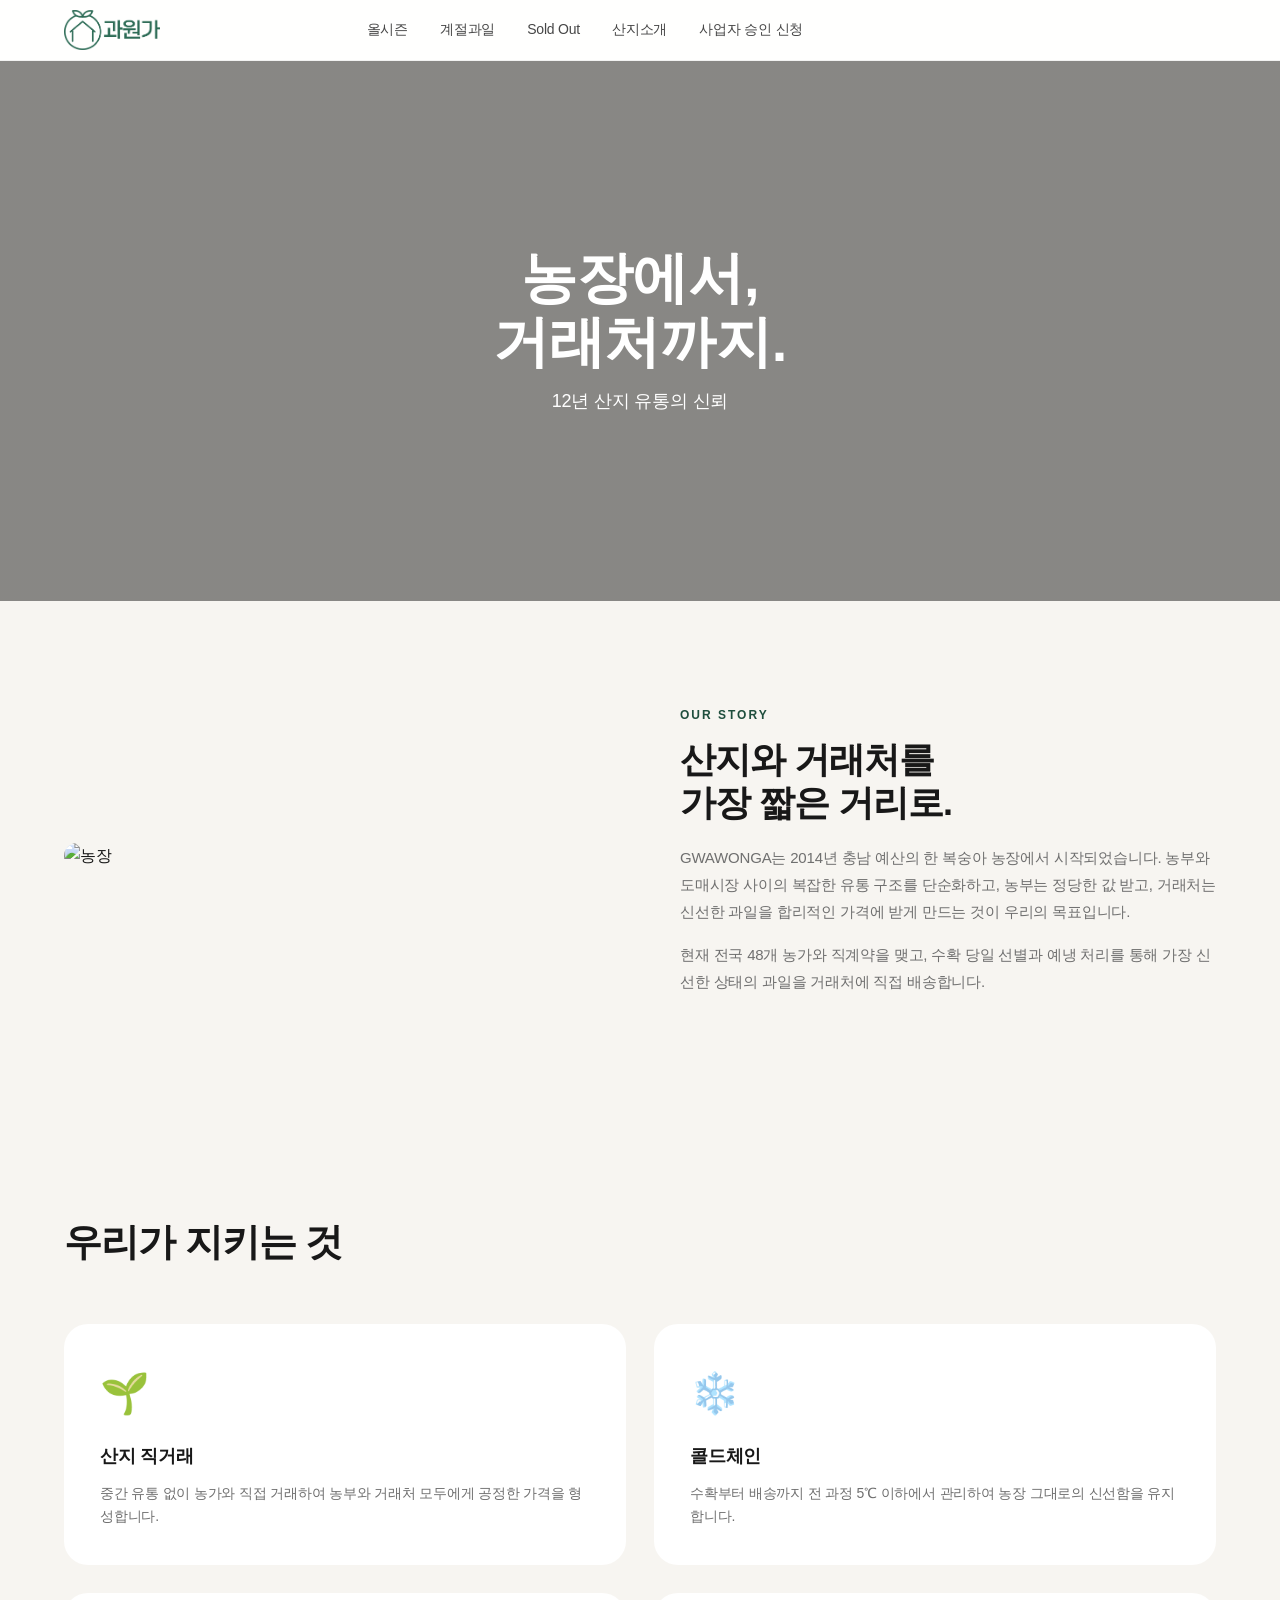
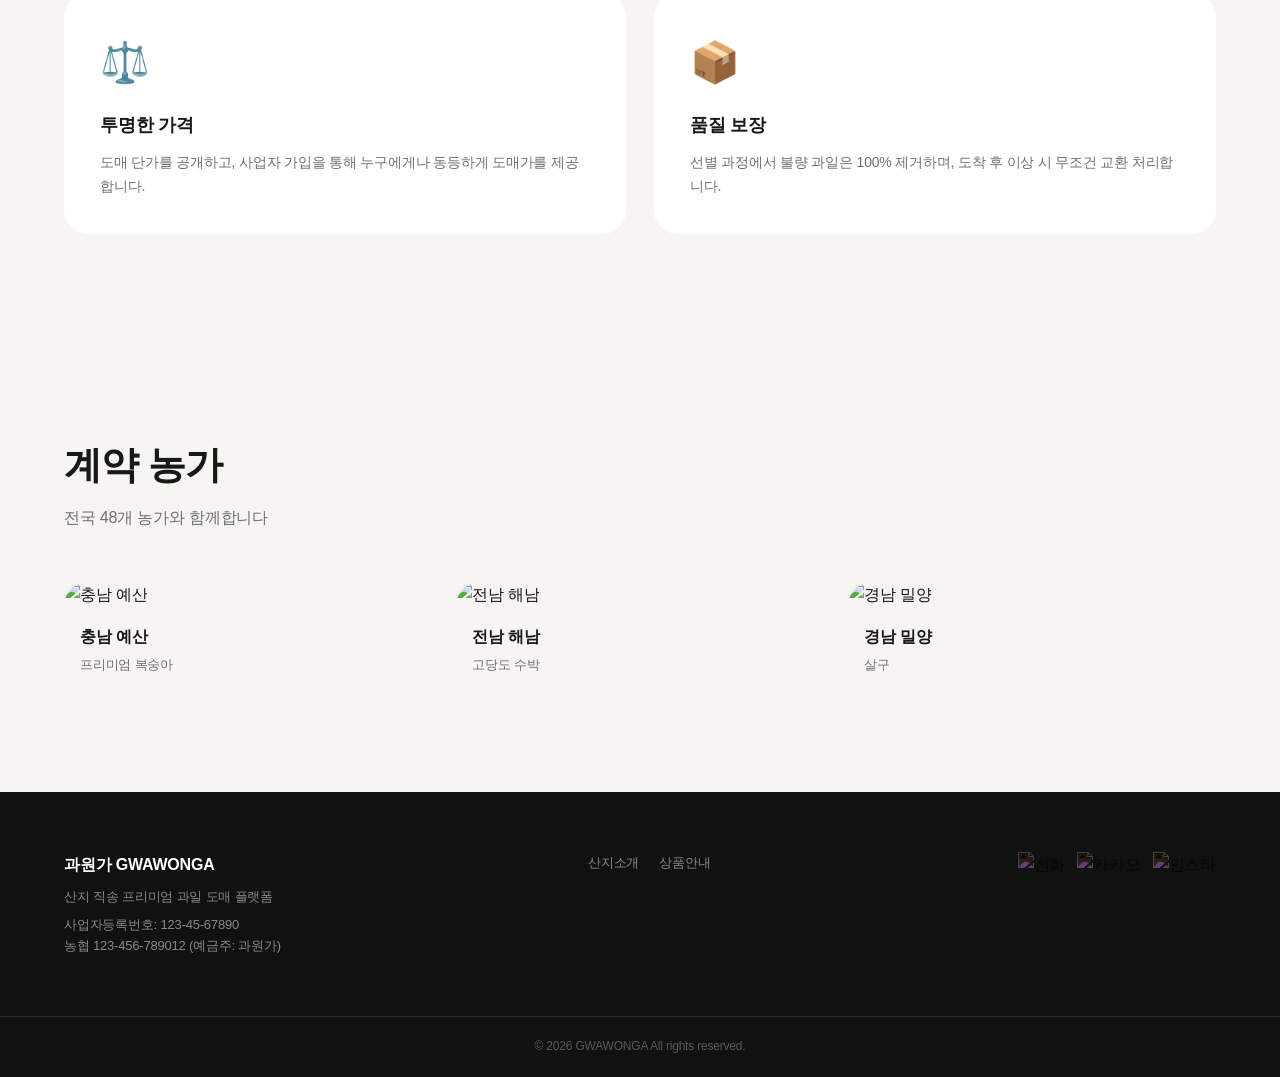
==== about.html @ 7904aa94 "Initial commit - HTML website" ====
<!DOCTYPE html>
<html lang="ko">
<head>
<meta charset="UTF-8">
<meta name="viewport" content="width=device-width, initial-scale=1.0">
<title>산지 소개 | GWAWONGA</title>
<link rel="stylesheet" href="css/style.css">
</head>
<body>

<header class="header">
  <div class="container nav-inner">

   <a href="index.html" class="logo">
  <img src="assets/images/logo.png" alt="과원가 로고">
</a>

    <nav class="nav-links">
      <a href="products.html">올시즌</a>
      <a href="products.html?tab=season">계절과일</a>
      <a href="products.html?tab=soldout">Sold Out</a>
      <a href="about.html">산지소개</a>
      <a href="apply.html">사업자 승인 신청</a>
    </nav>

    <!-- ✅ 여기 비워둡니다 -->
    <div class="nav-right" >
    </div>

  
  <!-- ✅ 오버레이 -->
<div class="menu-overlay" id="menuOverlay"></div>
 

    <!-- ✅ 햄버거 버튼 -->
    <button class="menu-toggle" id="menuToggle">
      <span></span>
      <span></span>
      <span></span>
    </button>

  </div>
</header>

<section class="about-hero">
  <div class="about-hero-text">
    <h1 class="reveal">농장에서,<br>거래처까지.</h1>
    <p class="reveal">12년 산지 유통의 신뢰</p>
  </div>
</section>

<section class="about-story">
  <div class="container">
    <div class="about-grid">
      <div class="about-img reveal">
        <img src="https://images.pexels.com/photos/35193165/pexels-photo-35193165.jpeg" alt="농장">
      </div>
      <div class="about-text reveal">
        <div class="section-tag">Our Story</div>
        <h2>산지와 거래처를<br>가장 짧은 거리로.</h2>
        <p>
          GWAWONGA는 2014년 충남 예산의 한 복숭아 농장에서 시작되었습니다.
          농부와 도매시장 사이의 복잡한 유통 구조를 단순화하고,
          농부는 정당한 값 받고, 거래처는 신선한 과일을 합리적인 가격에 받게
          만드는 것이 우리의 목표입니다.
        </p>
        <p>
          현재 전국 48개 농가와 직계약을 맺고,
          수확 당일 선별과 예냉 처리를 통해
          가장 신선한 상태의 과일을 거래처에 직접 배송합니다.
        </p>
      </div>
    </div>
  </div>
</section>

<section class="about-values">
  <div class="container">
    <div class="section-head reveal">
      <h2 class="section-title">우리가 지키는 것</h2>
    </div>
    <div class="values-grid">
      <div class="value-card reveal">
        <div class="value-icon">🌱</div>
        <h3>산지 직거래</h3>
        <p>중간 유통 없이 농가와 직접 거래하여 농부와 거래처 모두에게 공정한 가격을 형성합니다.</p>
      </div>
      <div class="value-card reveal">
        <div class="value-icon">❄️</div>
        <h3>콜드체인</h3>
        <p>수확부터 배송까지 전 과정 5℃ 이하에서 관리하여 농장 그대로의 신선함을 유지합니다.</p>
      </div>
      <div class="value-card reveal">
        <div class="value-icon">⚖️</div>
        <h3>투명한 가격</h3>
        <p>도매 단가를 공개하고, 사업자 가입을 통해 누구에게나 동등하게 도매가를 제공합니다.</p>
      </div>
      <div class="value-card reveal">
        <div class="value-icon">📦</div>
        <h3>품질 보장</h3>
        <p>선별 과정에서 불량 과일은 100% 제거하며, 도착 후 이상 시 무조건 교환 처리합니다.</p>
      </div>
    </div>
  </div>
</section>

<section class="about-farms">
  <div class="container">
    <div class="section-head reveal">
      <h2 class="section-title">계약 농가</h2>
      <p class="section-sub">전국 48개 농가와 함께합니다</p>
    </div>
    <div class="farms-grid">
      <div class="farm-card reveal">
        <img src="https://images.pexels.com/photos/8754400/pexels-photo-8754400.jpeg" alt="충남 예산">
        <h4>충남 예산</h4>
        <p>프리미엄 복숭아</p>
      </div>
      <div class="farm-card reveal">
        <img src="https://images.pexels.com/photos/59830/melons-water-melons-fruit-green-59830.jpeg" alt="전남 해남">
        <h4>전남 해남</h4>
        <p>고당도 수박</p>
      </div>
      <div class="farm-card reveal">
        <img src="https://images.pexels.com/photos/3150928/pexels-photo-3150928.jpeg" alt="경남 밀양">
        <h4>경남 밀양</h4>
        <p>살구</p>
      </div>
    </div>
  </div>
</section>

<!-- FOOTER -->
<footer class="footer">
  <div class="container footer-inner">
    <div class="footer-brand">
      <h3>과원가 GWAWONGA</h3>
      <p>산지 직송 프리미엄 과일 도매 플랫폼</p>
      <p class="footer-biz">
        사업자등록번호: 123-45-67890<br>
        농협 123-456-789012 (예금주: 과원가)
      </p>
    </div>
    <div class="footer-links">
      <a href="about.html">산지소개</a>
      <a href="products.html">상품안내</a>
       
    </div>
    <div class="footer-icons">
      <a href="#" title="전화"><img src="https://cdn-icons-png.flaticon.com/512/597/597177.png" alt="전화"></a>
      <a href="#" title="카카오톡"><img src="https://cdn-icons-png.flaticon.com/512/2111/2111498.png" alt="카카오"></a>
      <a href="#" title="인스타그램"><img src="https://cdn-icons-png.flaticon.com/512/2111/2111463.png" alt="인스타"></a>
    </div>
  </div>
  <div class="footer-copy">
    <p>© 2026 GWAWONGA All rights reserved.</p>
  </div>
</footer>



<script src="js/script.js"></script>
</body>
</html>
---- css/style.css ----
/* ============================================
   FRESHFARM WHOLESALE - PREMIUM DESIGN SYSTEM
   ============================================ */

:root {
  /* ✅ 메인 브랜드 컬러 */
  --red: #1F4E3D;        /* 딥그린 */
  --red-light: #2C6B55;

  /* ✅ 텍스트 */
  --dark: #181818;
  --gray: #6F6F6F;
  --gray-light: #B5B5B5;

  /* ✅ 배경 */
  --bg: #F7F5F1;
  --bg-white: #FFFFFF;

  /* ✅ 포인트 (은은한 골드) */
  --yellow: #EDE3CF;

  /* ✅ 상태 */
  --green: #2C6B55;

  /* ✅ 라인 */
  --border: #E6E3DD;

  /* ✅ 그림자 (더 은은하게) */
  --shadow: 0 2px 18px rgba(0,0,0,0.04);
  --shadow-lg: 0 10px 35px rgba(0,0,0,0.08);

  --radius: 16px;
  --radius-lg: 24px;
  --max-w: 1200px;

--primary: #1F5A44;
--primary-light: #2E7A5C;


}



* {
  margin: 0;
  padding: 0;
  box-sizing: border-box;
}

html {
  scroll-behavior: smooth;
  font-size: 16px;
}

 
 body {
  font-family: "Pretendard", -apple-system, BlinkMacSystemFont, sans-serif;
  letter-spacing: -0.2px;
  color: var(--dark);
  background: #F7F5F1;
  line-height: 1.65;
  -webkit-font-smoothing: antialiased;
  overflow-x: hidden;
}

.section-wrap {
  padding: 90px 0;
}

a { text-decoration: none; color: inherit; }
button { cursor: pointer; border: none; outline: none; }
input, textarea, select { outline: none; border: 1px solid var(--border); }

.container {
  max-width: var(--max-w);
  margin: auto;
  padding: 0 24px;
}

/* ============================================
   REVEAL ANIMATION (APPLE SCROLL EFFECT)
   ============================================ */
.reveal {
  opacity: 0;
  transform: translateY(40px);
  transition: opacity 0.8s cubic-bezier(0.25, 0.46, 0.45, 0.94),
              transform 0.8s cubic-bezier(0.25, 0.46, 0.45, 0.94);
}

.reveal.show {
  opacity: 1;
  transform: translateY(0);
}

.reveal-delay-1 { transition-delay: 0.1s; }
.reveal-delay-2 { transition-delay: 0.2s; }
.reveal-delay-3 { transition-delay: 0.3s; }
.reveal-delay-4 { transition-delay: 0.4s; }

/* ============================================
   HEADER
   ============================================ */
.header {
  position: sticky;
  top: 0;
  z-index: 1000;
  background: rgba(255,255,255,0.92);
  backdrop-filter: saturate(180%) blur(20px);
  -webkit-backdrop-filter: saturate(180%) blur(20px);
  border-bottom: 1px solid rgba(0,0,0,0.05);
}

.nav-inner {
  display: flex;
  align-items: center;
  justify-content: space-between;
  height: 60px;
}

 
 


.logo {
  display: flex;
  align-items: center;
}

.logo img {
  height: 40px;
  width: auto;
}

.nav-links {
  display: flex;
  gap: 32px;
}

.nav-links a {
  font-size: 14px;
  font-weight: 500;
  color: var(--dark);
  opacity: 0.8;
  transition: 0.3s;
  position: relative;
}

.nav-links a::after {
  content: "";
  position: absolute;
  bottom: -4px;
  left: 0;
  width: 0;
  height: 2px;
  background: var(--red);
  transition: 0.3s;
}

.nav-links a:hover,
.nav-links a.active {
  opacity: 1;
}

.nav-links a:hover::after,
.nav-links a.active::after {
  width: 100%;
}

.nav-right {
  display: flex;
  align-items: center;
  gap: 12px;
}


.login-btn {
  display: inline-flex;
  align-items: center;
  justify-content: center;
  padding: 8px 18px;
  border-radius: 999px;
  font-size: 13px;
  font-weight: 600;
  letter-spacing: 0.3px;
  background: transparent;
  border: 1.5px solid var(--primary);
  color: var(--primary);
  transition: all 0.25s ease;
}

.login-btn:hover {
  background: var(--primary);
  color: white;
  box-shadow: 0 6px 18px rgba(31,78,61,0.25);
  transform: translateY(-1px);
}


.biz-btn {
  background: var(--primary);
  color: white !important;
  padding: 9px 22px;
  border-radius: 999px;
  font-size: 13px;
  font-weight: 700;
  letter-spacing: 0.4px;
  box-shadow: 0 4px 14px rgba(31,78,61,0.25);
  transition: all 0.25s ease;
}

.biz-btn:hover {
  background: var(--primary-light);
  box-shadow: 0 8px 24px rgba(31,78,61,0.35);
  transform: translateY(-1px);
}

 
 

.cart-icon {
  position: relative;
  font-size: 18px;
}

.cart-icon .badge {
  position: absolute;
  top: -6px;
  right: -8px;
  background: var(--red);
  color: white;
  font-size: 10px;
  width: 16px;
  height: 16px;
  border-radius: 50%;
  display: flex;
  align-items: center;
  justify-content: center;
}

/* ============================================
   HERO SECTION
   ============================================ */
.hero {
  position: relative;
  height: 92vh;
  min-height: 600px;
  display: flex;
  align-items: center;
  justify-content: center;
  text-align: center;
  overflow: hidden;
}

.hero::before {
  content: "";
  position: absolute;
  inset: 0;
  background:
    linear-gradient(
      140deg,
      rgba(18, 40, 34, 0.65) 0%,
      rgba(18, 40, 34, 0.45) 100%
    ),
    url('https://images.pexels.com/photos/6136407/pexels-photo-6136407.jpeg')
    center / cover no-repeat;
}

.hero-content {
  position: relative;
  z-index: 1;
  color: white;
  max-width: 800px;
  padding: 0 24px;
}

.hero-tag {
  display: inline-block;
  background: rgba(255,255,255,0.15);
  backdrop-filter: blur(10px);
  padding: 8px 20px;
  border-radius: 30px;
  font-size: 13px;
  font-weight: 500;
  letter-spacing: 1px;
  margin-bottom: 24px;
  text-transform: uppercase;
}

.hero-title {
  font-size: clamp(36px, 7vw, 72px);
  font-weight: 700;
  line-height: 1.1;
  letter-spacing: -2px;
  margin-bottom: 20px;
}

.hero-sub {
  font-size: clamp(15px, 2vw, 18px);
  color: rgba(255,255,255,0.85);
  margin-bottom: 36px;
  line-height: 1.7;
}

.hero-btns {
  display: flex;
  gap: 12px;
  justify-content: center;
  flex-wrap: wrap;
}

/* ============================================
   BUTTONS
   ============================================ */
.btn-primary {
  box-shadow: 0 4px 14px rgba(31,78,61,0.18);
  display: inline-flex;
  align-items: center;
  justify-content: center;
  background: var(--red);
  color: white;
  padding: 12px 28px;
  border-radius: 50px;
  font-weight: 600;
  font-size: 15px;
  transition: all 0.3s ease;
}

.btn-primary:hover {
  background: var(--red-light);
  transform: translateY(-2px);
  box-shadow: 0 8px 22px rgba(31,78,61,0.25);
}

.btn-ghost {
  display: inline-flex;
  align-items: center;
  justify-content: center;
  background: transparent;
  color: white;
  padding: 12px 28px;
  border-radius: 50px;
  font-weight: 600;
  font-size: 15px;
  border: 1.5px solid rgba(255,255,255,0.5);
  transition: all 0.3s ease;
}

.btn-ghost:hover {
  border-color: white;
  background: rgba(255,255,255,0.1);
}

.btn-outline {
  display: inline-flex;
  align-items: center;
  justify-content: center;
  background: transparent;
  color: var(--dark);
  padding: 12px 28px;
  border-radius: 50px;
  font-weight: 600;
  font-size: 15px;
  border: 1.5px solid var(--border);
  transition: all 0.3s ease;
}

.btn-outline:hover {
  border-color: var(--dark);
  background: var(--dark);
  color: white;
}

.btn-primary.lg, .btn-outline.lg {
  padding: 16px 40px;
  font-size: 16px;
}

.btn-primary.full, .btn-outline.full {
  width: 100%;
}

/* ============================================
   TRUST STATS
   ============================================ */
.trust-section {
  background: var(--yellow);
  padding: 60px 0;
}

.trust-grid {
  display: grid;
  grid-template-columns: repeat(4, 1fr);
  gap: 20px;
}

.trust-card {
  text-align: center;
  padding: 20px;
}

.trust-num {
  display: block;
  font-size: 36px;
  font-weight: 700;
  color: var(--red);
  margin-bottom: 4px;
}

.trust-label {
  font-size: 14px;
  color: var(--gray);
}

/* ============================================
   SECTION COMMON
   ============================================ */
.section-wrap {
  padding: 100px 0;
}

.section-head {
  margin-bottom: 50px;
}

.section-title {
  font-size: clamp(26px, 4vw, 38px);
  font-weight: 700;
  letter-spacing: -1px;
  margin-bottom: 8px;
}

.section-sub {
  font-size: 16px;
  color: var(--gray);
}

.section-tag {
  display: inline-block;
  font-size: 12px;
  font-weight: 600;
  color: var(--red);
  text-transform: uppercase;
  letter-spacing: 2px;
  margin-bottom: 12px;
}

.section-more {
  margin-top: 50px;
  text-align: center;
}

/* ============================================
   PRODUCT GRID
   ============================================ */
.product-grid {
  display: grid;
  grid-template-columns: repeat(auto-fill, minmax(280px, 1fr));
  gap: 28px;
}

.product-full-grid {
  display: grid;
  grid-template-columns: repeat(auto-fill, minmax(300px, 1fr));
  gap: 28px;
}

.product-card {
  background: white;
  border-radius: var(--radius-lg);
  overflow: hidden;
  border: 1px solid var(--border);
  transition: all 0.4s cubic-bezier(0.25, 0.46, 0.45, 0.94);
  cursor: pointer;
}

.product-card:hover {
  transform: translateY(-8px);
  box-shadow: var(--shadow-lg);
  border-color: transparent;
}

.product-card img {
  width: 100%;
  aspect-ratio: 1;
  object-fit: cover;
  display: block;
  transition: transform 0.6s ease;
}

.product-card:hover img {
  transform: scale(1.05);
}

.product-info {
  padding: 20px;
}

.product-info h3 {
  font-weight: 700;
  letter-spacing: -0.4px;
}

.product-info .spec {
  font-size: 13px;
  color: var(--gray);
  margin-bottom: 10px;
}

.product-info .price {
  font-size: 24px;
  font-weight: 800;
  color: var(--red);
}

.product-info .stock {
  font-size: 12px;
  margin-top: 6px;
}

.product-info .stock.in {
  color: var(--green);
}

.product-info .stock.out {
  color: var(--red);
}

.product-info .soldout-badge {
  display: inline-block;
  background: #333;
  color: white;
  padding: 4px 12px;
  border-radius: 20px;
  font-size: 11px;
  font-weight: 600;
  margin-top: 8px;
}

/* ============================================
   FILTER TABS
   ============================================ */
.filter-section {
  padding: 30px 0;
  border-bottom: 1px solid var(--border);
}

.filter-tabs {
  display: flex;
  gap: 8px;
}

.tab-btn {
  padding: 8px 24px;
  border-radius: 30px;
  font-size: 14px;
  font-weight: 500;
  background: var(--bg);
  color: var(--gray);
  transition: all 0.3s;
  border: 1px solid transparent;
}

.tab-btn.active,
.tab-btn:hover {
  background: var(--dark);
  color: white;
}

/* ============================================
   PAGE TITLE
   ============================================ */
.page-title {
  background: var(--bg);
  padding: 60px 0 40px;
  text-align: center;
}

.page-title h1 {
  font-size: 36px;
  font-weight: 700;
  letter-spacing: -1px;
}

.page-title p {
  color: var(--gray);
  margin-top: 8px;
}

.page-h1 {
  font-size: 32px;
  font-weight: 700;
  margin-bottom: 40px;
}

/* ============================================
   PRICE TABLE (B2B STYLE)
   ============================================ */
.price-table-section {
  padding: 80px 0;
  background: var(--bg);
}

.price-table {
  background: white;
  border-radius: var(--radius);
  overflow: hidden;
  box-shadow: var(--shadow);
}

.price-row {
  display: grid;
  grid-template-columns: 2fr 1fr 1fr 1fr 1fr;
  padding: 16px 24px;
  border-bottom: 1px solid var(--border);
  font-size: 14px;
  align-items: center;
}

.price-row:last-child { border-bottom: none; }

.header-row {
  background: var(--dark);
  color: white;
  font-weight: 600;
  font-size: 13px;
}

.price-row.header-row span { text-align: center; }

.price-row span { text-align: center; }
.price-row span:first-child { text-align: left; }

.locked {
  color: var(--gray-light);
  letter-spacing: 3px;
}

.price-login-cta {
  text-align: center;
  margin-top: 20px;
  font-size: 14px;
  color: var(--gray);
}

.price-login-cta a {
  color: var(--red);
  font-weight: 600;
}

/* ============================================
   PROCESS SECTION
   ============================================ */
.process-section {
  padding: 100px 0;
  background: var(--bg);
}

.process-grid {
  display: grid;
  grid-template-columns: repeat(3, 1fr);
  gap: 28px;
}

.process-card {
  background: white;
  border-radius: var(--radius-lg);
  padding: 40px 30px;
  transition: 0.4s;
}

.process-card:hover {
  transform: translateY(-5px);
  box-shadow: var(--shadow-lg);
}

.process-num {
  font-size: 48px;
  font-weight: 700;
  color: var(--red);
  opacity: 0.15;
  margin-bottom: 16px;
}

.process-card h3 {
  font-size: 20px;
  font-weight: 700;
  margin-bottom: 12px;
}

.process-card p {
  font-size: 14px;
  color: var(--gray);
  line-height: 1.7;
}

/* ============================================
   LOGISTICS
   ============================================ */
.logistics-section {
  padding: 100px 0;
}

.logistics-flex {
  display: flex;
  gap: 80px;
  align-items: center;
}

.logistics-img {
  flex: 1;
}

.logistics-img img {
  width: 100%;
  border-radius: var(--radius-lg);
  object-fit: cover;
}

.logistics-text {
  flex: 1;
}

.logistics-text h2 {
  font-size: clamp(24px, 3vw, 36px);
  font-weight: 700;
  letter-spacing: -1px;
  line-height: 1.2;
  margin-bottom: 20px;
}

.logistics-text p {
  font-size: 15px;
  color: var(--gray);
  line-height: 1.8;
  margin-bottom: 24px;
}

.logistics-list {
  list-style: none;
}

.logistics-list li {
  font-size: 15px;
  font-weight: 500;
  margin-bottom: 10px;
  color: var(--dark);
}

/* ============================================
   CTA SECTION
   ============================================ */
.cta-section {
  padding: 80px 0;
}

.cta-box {
  background: var(--dark);
  color: white;
  border-radius: var(--radius-lg);
  padding: 60px 50px;
  text-align: center;
}

.cta-box h2 {
  font-size: clamp(24px, 4vw, 40px);
  font-weight: 700;
  line-height: 1.3;
  margin-bottom: 12px;
}

.cta-box p {
  color: rgba(255,255,255,0.6);
  margin-bottom: 30px;
}

/* ============================================
   PRODUCT DETAIL PAGE
   ============================================ */
.product-detail-section {
  padding: 60px 0 100px;
}

.product-detail-grid {
  display: grid;
  grid-template-columns: 1fr 1fr;
  gap: 80px;
  align-items: start;
}

.product-main-img {
  border-radius: var(--radius-lg);
  overflow: hidden;
  background: var(--bg);
}

.product-main-img img {
  width: 100%;
  aspect-ratio: 1;
  object-fit: cover;
}

.product-breadcrumb {
  font-size: 13px;
  color: var(--gray);
  margin-bottom: 20px;
}

.product-detail-title {
  font-size: clamp(28px, 4vw, 40px);
  font-weight: 700;
  letter-spacing: -1px;
  margin-bottom: 12px;
}

.product-detail-desc {
  font-size: 16px;
  color: var(--gray);
  margin-bottom: 30px;
  line-height: 1.7;
}

.product-meta {
  border-top: 1px solid var(--border);
  border-bottom: 1px solid var(--border);
  margin-bottom: 30px;
}

.meta-row {
  display: flex;
  padding: 12px 0;
  font-size: 15px;
}

.meta-label {
  width: 100px;
  color: var(--gray);
  font-weight: 500;
}

.meta-value {
  font-weight: 600;
}

.product-price-box {
  background: var(--yellow);
  border-radius: var(--radius);
  padding: 24px;
  margin-bottom: 30px;
}

.price-label {
  font-size: 13px;
  color: var(--gray);
  margin-bottom: 4px;
}

.price-value {
  font-size: 32px;
  font-weight: 700;
  color: var(--red);
}

.price-unit {
  font-size: 13px;
  color: var(--gray);
  margin-top: 4px;
}

.quantity-selector {
  margin-bottom: 20px;
}

.quantity-selector label {
  display: block;
  font-size: 14px;
  font-weight: 600;
  margin-bottom: 10px;
}

.qty-control {
  display: flex;
  align-items: center;
  border: 1px solid var(--border);
  border-radius: var(--radius);
  overflow: hidden;
  width: fit-content;
}

.qty-btn {
  width: 44px;
  height: 44px;
  background: var(--bg);
  font-size: 20px;
  font-weight: 300;
  display: flex;
  align-items: center;
  justify-content: center;
}

.qty-btn:hover { background: var(--border); }

#orderQty {
  width: 60px;
  height: 44px;
  border: none;
  border-left: 1px solid var(--border);
  border-right: 1px solid var(--border);
  text-align: center;
  font-size: 16px;
  font-weight: 600;
}

.qty-info {
  display: block;
  font-size: 13px;
  color: var(--gray);
  margin-top: 8px;
}

.product-total {
  display: flex;
  justify-content: space-between;
  align-items: center;
  padding: 16px 0;
  border-top: 1px solid var(--border);
  border-bottom: 1px solid var(--border);
  margin-bottom: 24px;
  font-size: 15px;
}

.total-price {
  font-size: 24px;
  font-weight: 700;
  color: var(--red);
}

.product-action-btns {
  display: flex;
  flex-direction: column;
  gap: 10px;
  margin-bottom: 30px;
}

.product-notice {
  background: var(--bg);
  border-radius: var(--radius);
  padding: 20px;
}

.product-notice h4 {
  font-size: 14px;
  font-weight: 600;
  margin-bottom: 10px;
}

.product-notice ul {
  list-style: none;
}

.product-notice li {
  font-size: 13px;
  color: var(--gray);
  margin-bottom: 6px;
  line-height: 1.5;
}

/* ============================================
   CART PAGE
   ============================================ */
.cart-section {
  padding: 60px 0 100px;
}

.cart-layout {
  display: grid;
  grid-template-columns: 1fr 380px;
  gap: 40px;
  align-items: start;
}

.cart-list {
  display: flex;
  flex-direction: column;
  gap: 16px;
}

.cart-item {
  display: flex;
  gap: 20px;
  padding: 20px;
  background: white;
  border-radius: var(--radius);
  border: 1px solid var(--border);
  transition: 0.3s;
}

.cart-item:hover { box-shadow: var(--shadow); }

.cart-item img {
  width: 100px;
  height: 100px;
  object-fit: cover;
  border-radius: 12px;
}

.cart-item-info { flex: 1; }
.cart-item-info h3 { font-size: 16px; font-weight: 600; margin-bottom: 4px; }
.cart-item-info p { font-size: 13px; color: var(--gray); margin-bottom: 12px; }

.cart-item-bottom {
  display: flex;
  justify-content: space-between;
  align-items: center;
}

.cart-item-price { font-size: 18px; font-weight: 700; }
.cart-remove { color: var(--gray-light); font-size: 12px; cursor: pointer; }
.cart-remove:hover { color: var(--red); }

.cart-summary {
  background: white;
  border-radius: var(--radius-lg);
  border: 1px solid var(--border);
  padding: 30px;
  position: sticky;
  top: 80px;
}

.cart-summary h3 {
  font-size: 18px;
  font-weight: 700;
  margin-bottom: 20px;
  padding-bottom: 16px;
  border-bottom: 1px solid var(--border);
}

.summary-row {
  display: flex;
  justify-content: space-between;
  margin-bottom: 12px;
  font-size: 15px;
  color: var(--gray);
}

.summary-row.total {
  font-size: 18px;
  font-weight: 700;
  color: var(--dark);
  margin-top: 16px;
}

.summary-divider {
  border-top: 1px solid var(--border);
  margin: 12px 0;
}

.summary-note {
  font-size: 12px;
  color: var(--gray-light);
  margin-bottom: 20px;
}

.cart-empty {
  text-align: center;
  padding: 80px 0;
}

.cart-empty h2 {
  font-size: 24px;
  margin-bottom: 20px;
}

.order-info-section { padding: 60px 0; }

.order-info-box {
  background: var(--bg);
  border-radius: var(--radius);
  padding: 30px;
}

.order-info-box h3 {
  font-size: 18px;
  font-weight: 700;
  margin-bottom: 16px;
}

.order-info-box ul { list-style: none; }
.order-info-box li {
  font-size: 14px;
  color: var(--gray);
  margin-bottom: 10px;
  line-height: 1.5;
}

/* ============================================
   AUTH PAGE
   ============================================ */
.auth-page {
  min-height: 100vh;
  display: flex;
  align-items: center;
  justify-content: center;
  background: var(--bg);
  padding: 40px 20px;
}

.auth-container {
  background: white;
  border-radius: var(--radius-lg);
  padding: 50px 40px;
  width: 100%;
  max-width: 460px;
  box-shadow: var(--shadow-lg);
}

.auth-logo {
  text-align: center;
  margin-bottom: 30px;
}

.auth-logo a {
  font-size: 22px;
  font-weight: 700;
  letter-spacing: -0.5px;
}

.auth-container h1 {
  font-size: 24px;
  font-weight: 700;
  text-align: center;
  margin-bottom: 8px;
}

.auth-sub {
  font-size: 14px;
  color: var(--gray);
  text-align: center;
  margin-bottom: 30px;
}

.auth-form {
  display: flex;
  flex-direction: column;
  gap: 12px;
}

.auth-form input {
  padding: 14px 18px;
  border-radius: 12px;
  font-size: 15px;
  border: 1.5px solid var(--border);
  transition: 0.3s;
}

.auth-form input:focus {
  border-color: var(--red);
  box-shadow: 0 0 0 3px rgba(196,30,58,0.1);
}

.auth-footer {
  text-align: center;
  margin-top: 20px;
  font-size: 14px;
  color: var(--gray);
}

.auth-footer a {
  color: var(--red);
  font-weight: 600;
}

/* ============================================
   BUSINESS PAGE
   ============================================ */
.biz-dashboard {
  padding: 60px 0 100px;
}

.biz-header {
  margin-bottom: 50px;
}

.biz-header h1 {
  font-size: 32px;
  font-weight: 700;
  margin-bottom: 8px;
}

.biz-grid {
  display: grid;
  grid-template-columns: 1fr 1fr;
  gap: 30px;
}

.biz-section {
  background: white;
  border-radius: var(--radius-lg);
  padding: 30px;
  border: 1px solid var(--border);
}

.biz-section h2 {
  font-size: 18px;
  font-weight: 700;
  margin-bottom: 20px;
  padding-bottom: 16px;
  border-bottom: 1px solid var(--border);
}

.account-info { margin-bottom: 20px; }

.account-row {
  display: flex;
  justify-content: space-between;
  padding: 12px 0;
  border-bottom: 1px solid var(--border);
  font-size: 14px;
}

.account-row:last-child { border-bottom: none; }
.account-row span:first-child { color: var(--gray); }

.grade-badge {
  background: var(--green);
  color: white;
  padding: 3px 10px;
  border-radius: 20px;
  font-size: 12px;
  font-weight: 600;
}

.grade-badge.pending {
  background: var(--gray-light);
}

.empty-text {
  font-size: 14px;
  color: var(--gray-light);
  text-align: center;
  padding: 30px 0;
}

/* ============================================
   ADMIN PAGE
   ============================================ */
.admin-wrapper {
  display: flex;
  min-height: 100vh;
}

.admin-sidebar {
  width: 260px;
  background: var(--dark);
  color: white;
  padding: 30px 0;
  position: fixed;
  top: 0;
  left: 0;
  height: 100vh;
  overflow-y: auto;
}

.admin-sidebar h3 {
  padding: 0 24px 24px;
  font-size: 16px;
  border-bottom: 1px solid rgba(255,255,255,0.1);
  margin-bottom: 20px;
}

.admin-sidebar nav {
  display: flex;
  flex-direction: column;
}

.admin-sidebar a {
  padding: 14px 24px;
  font-size: 14px;
  font-weight: 500;
  color: rgba(255,255,255,0.6);
  transition: 0.3s;
  cursor: pointer;
}

.admin-sidebar a:hover,
.admin-sidebar a.active {
  color: white;
  background: rgba(255,255,255,0.08);
}

.admin-main {
  margin-left: 260px;
  padding: 40px;
  flex: 1;
  background: var(--bg);
  min-height: 100vh;
}

.admin-section { display: none; }
.admin-section.active { display: block; }

.admin-section h2 {
  font-size: 24px;
  font-weight: 700;
  margin-bottom: 30px;
}

.admin-card {
  background: white;
  border-radius: var(--radius-lg);
  padding: 30px;
  margin-bottom: 24px;
  box-shadow: var(--shadow);
}

.admin-card h3 {
  font-size: 16px;
  font-weight: 700;
  margin-bottom: 20px;
  padding-bottom: 16px;
  border-bottom: 1px solid var(--border);
}

.product-form {
  display: flex;
  flex-direction: column;
  gap: 12px;
}

.form-row {
  display: grid;
  grid-template-columns: 1fr 1fr;
  gap: 12px;
}

.product-form input,
.product-form textarea,
.product-form select {
  padding: 12px 16px;
  border-radius: 12px;
  font-size: 14px;
  border: 1.5px solid var(--border);
  width: 100%;
}

.product-form textarea {
  min-height: 100px;
  resize: vertical;
}

.admin-user-item,
.admin-product-item {
  display: flex;
  align-items: center;
  justify-content: space-between;
  padding: 14px 0;
  border-bottom: 1px solid var(--border);
}

.admin-user-item:last-child,
.admin-product-item:last-child { border-bottom: none; }

.user-info h4 { font-size: 15px; font-weight: 600; }
.user-info p { font-size: 13px; color: var(--gray); margin-top: 2px; }

.admin-user-actions {
  display: flex;
  gap: 8px;
}

.btn-approve {
  background: var(--green);
  color: white;
  padding: 6px 16px;
  border-radius: 20px;
  font-size: 13px;
  font-weight: 600;
}

.btn-revoke {
  background: #FF3B30;
  color: white;
  padding: 6px 16px;
  border-radius: 20px;
  font-size: 13px;
  font-weight: 600;
}

.btn-edit-sm {
  background: var(--gray);
  color: white;
  padding: 6px 14px;
  border-radius: 20px;
  font-size: 13px;
}

.btn-delete-sm {
  background: #FF3B30;
  color: white;
  padding: 6px 14px;
  border-radius: 20px;
  font-size: 13px;
}

/* ============================================
   ABOUT PAGE
   ============================================ */
.about-hero {
  height: 60vh;
  min-height: 400px;
  background: linear-gradient(rgba(0,0,0,0.45),rgba(0,0,0,0.45)),
  url('https://images.pexels.com/photos/35112678/pexels-photo-35112678.jpeg') center/cover;
  display: flex;
  align-items: center;
  justify-content: center;
  text-align: center;
  color: white;
}

.about-hero-text h1 {
  font-size: clamp(32px, 6vw, 56px);
  font-weight: 700;
  line-height: 1.15;
  margin-bottom: 12px;
}

.about-hero-text p {
  font-size: 18px;
  opacity: 0.85;
}

.about-story { padding: 100px 0; }

.about-grid {
  display: grid;
  grid-template-columns: 1fr 1fr;
  gap: 80px;
  align-items: center;
}

.about-img img {
  width: 100%;
  border-radius: var(--radius-lg);
  object-fit: cover;
}

.about-text h2 {
  font-size: clamp(24px, 3vw, 36px);
  font-weight: 700;
  letter-spacing: -1px;
  margin-bottom: 20px;
  line-height: 1.2;
}

.about-text p {
  font-size: 15px;
  color: var(--gray);
  line-height: 1.8;
  margin-bottom: 16px;
}

.about-values { padding: 100px 0; background: var(--bg); }

.values-grid {
  display: grid;
  grid-template-columns: repeat(2, 1fr);
  gap: 28px;
}

.value-card {
  background: white;
  border-radius: var(--radius-lg);
  padding: 36px;
  transition: 0.4s;
}

.value-card:hover {
  transform: translateY(-5px);
  box-shadow: var(--shadow-lg);
}

.value-icon {
  font-size: 40px;
  margin-bottom: 16px;
}

.value-card h3 {
  font-size: 18px;
  font-weight: 700;
  margin-bottom: 10px;
}

.value-card p {
  font-size: 14px;
  color: var(--gray);
  line-height: 1.7;
}

.about-farms { padding: 100px 0; }

.farms-grid {
  display: grid;
  grid-template-columns: repeat(3, 1fr);
  gap: 24px;
}

.farm-card {
  border-radius: var(--radius-lg);
  overflow: hidden;
  transition: 0.4s;
}

.farm-card:hover {
  transform: translateY(-6px);
  box-shadow: var(--shadow-lg);
}

.farm-card img {
  width: 100%;
  aspect-ratio: 4/3;
  object-fit: cover;
}

.farm-card h4 {
  padding: 16px 16px 4px;
  font-size: 16px;
  font-weight: 600;
}

.farm-card p {
  padding: 0 16px 16px;
  font-size: 13px;
  color: var(--gray);
}

/* ============================================
   FOOTER
   ============================================ */
.footer {
  background: #111;
  color: white;
}

.footer-inner {
  display: flex;
  justify-content: space-between;
  align-items: start;
  padding: 60px 24px;
}

.footer-brand h3 {
  font-size: 16px;
  font-weight: 700;
  margin-bottom: 8px;
}

.footer-brand p {
  font-size: 13px;
  color: rgba(255,255,255,0.5);
}

.footer-biz {
  font-size: 12px;
  color: rgba(255,255,255,0.3);
  margin-top: 6px;
}

.footer-links {
  display: flex;
  gap: 20px;
  align-items: center;
}

.footer-links a {
  font-size: 13px;
  color: rgba(255,255,255,0.5);
  transition: 0.3s;
}

.footer-links a:hover { color: white; }

.footer-icons {
  display: flex;
  gap: 12px;
}

.footer-icons a img {
  width: 26px;
  height: 26px;
  filter: invert(1);
  opacity: 0.6;
  transition: 0.3s;
}

.footer-icons a:hover img { opacity: 1; }

.footer-copy {
  border-top: 1px solid rgba(255,255,255,0.1);
  padding: 20px 24px;
  text-align: center;
}

.footer-copy p {
  font-size: 12px;
  color: rgba(255,255,255,0.3);
} 



/* =========================
   햄버거 버튼
========================= */

.menu-toggle {
  display: none;
  width: 28px;
  height: 20px;
  position: relative;
  background: none;
  border: none;
  cursor: pointer;
}

.menu-toggle span {
  position: absolute;
  width: 100%;
  height: 2px;
  background: var(--red);
  left: 0;
  transition: 0.3s ease;
}

.menu-toggle span:nth-child(1) { top: 0; }
.menu-toggle span:nth-child(2) { top: 9px; }
.menu-toggle span:nth-child(3) { bottom: 0; }

/* =========================
   모바일 슬라이드 메뉴
========================= */

@media (max-width: 900px) {

  .nav-links {
    position: fixed;
    top: 60px;
    right: -300px;
    width: 260px;
    height: calc(100vh - 70px);
    background: rgba(255,255,255,0.95);
    backdrop-filter: blur(20px);
    display: flex;
    flex-direction: column;
    gap: 25px;
    padding-top: 40px;
    padding-left: 30px;
    transition: right 0.3s ease;
    box-shadow: -8px 0 30px rgba(0,0,0,0.08);
    z-index: 1001;
  }

  .nav-links.active {
    right: 0;
  }

  .menu-toggle {
    display: block;
  }

  .menu-overlay {
    position: fixed;
    top: 70px;
    left: 0;
    right: 0;
    bottom: 0;
    background: rgba(0,0,0,0.25);
    backdrop-filter: blur(4px);
    opacity: 0;
    pointer-events: none;
    transition: opacity 0.3s ease;
    z-index: 1000;
  }

  .menu-overlay.active {
    opacity: 1;
    pointer-events: auto;
  }

}

/* =========================
   맨 위로 버튼
========================= */

#scrollTopBtn {
  position: fixed;
  bottom: 30px;
  right: 30px;
  background: var(--red);
  color: white;
  border: none;
  width: 44px;
  height: 44px;
  border-radius: 50%;
  font-size: 18px;
  cursor: pointer;
  display: none;
  box-shadow: 0 8px 25px rgba(0,0,0,0.15);
  z-index: 999;
}

#scrollTopBtn:hover {
  transform: translateY(-2px);
}
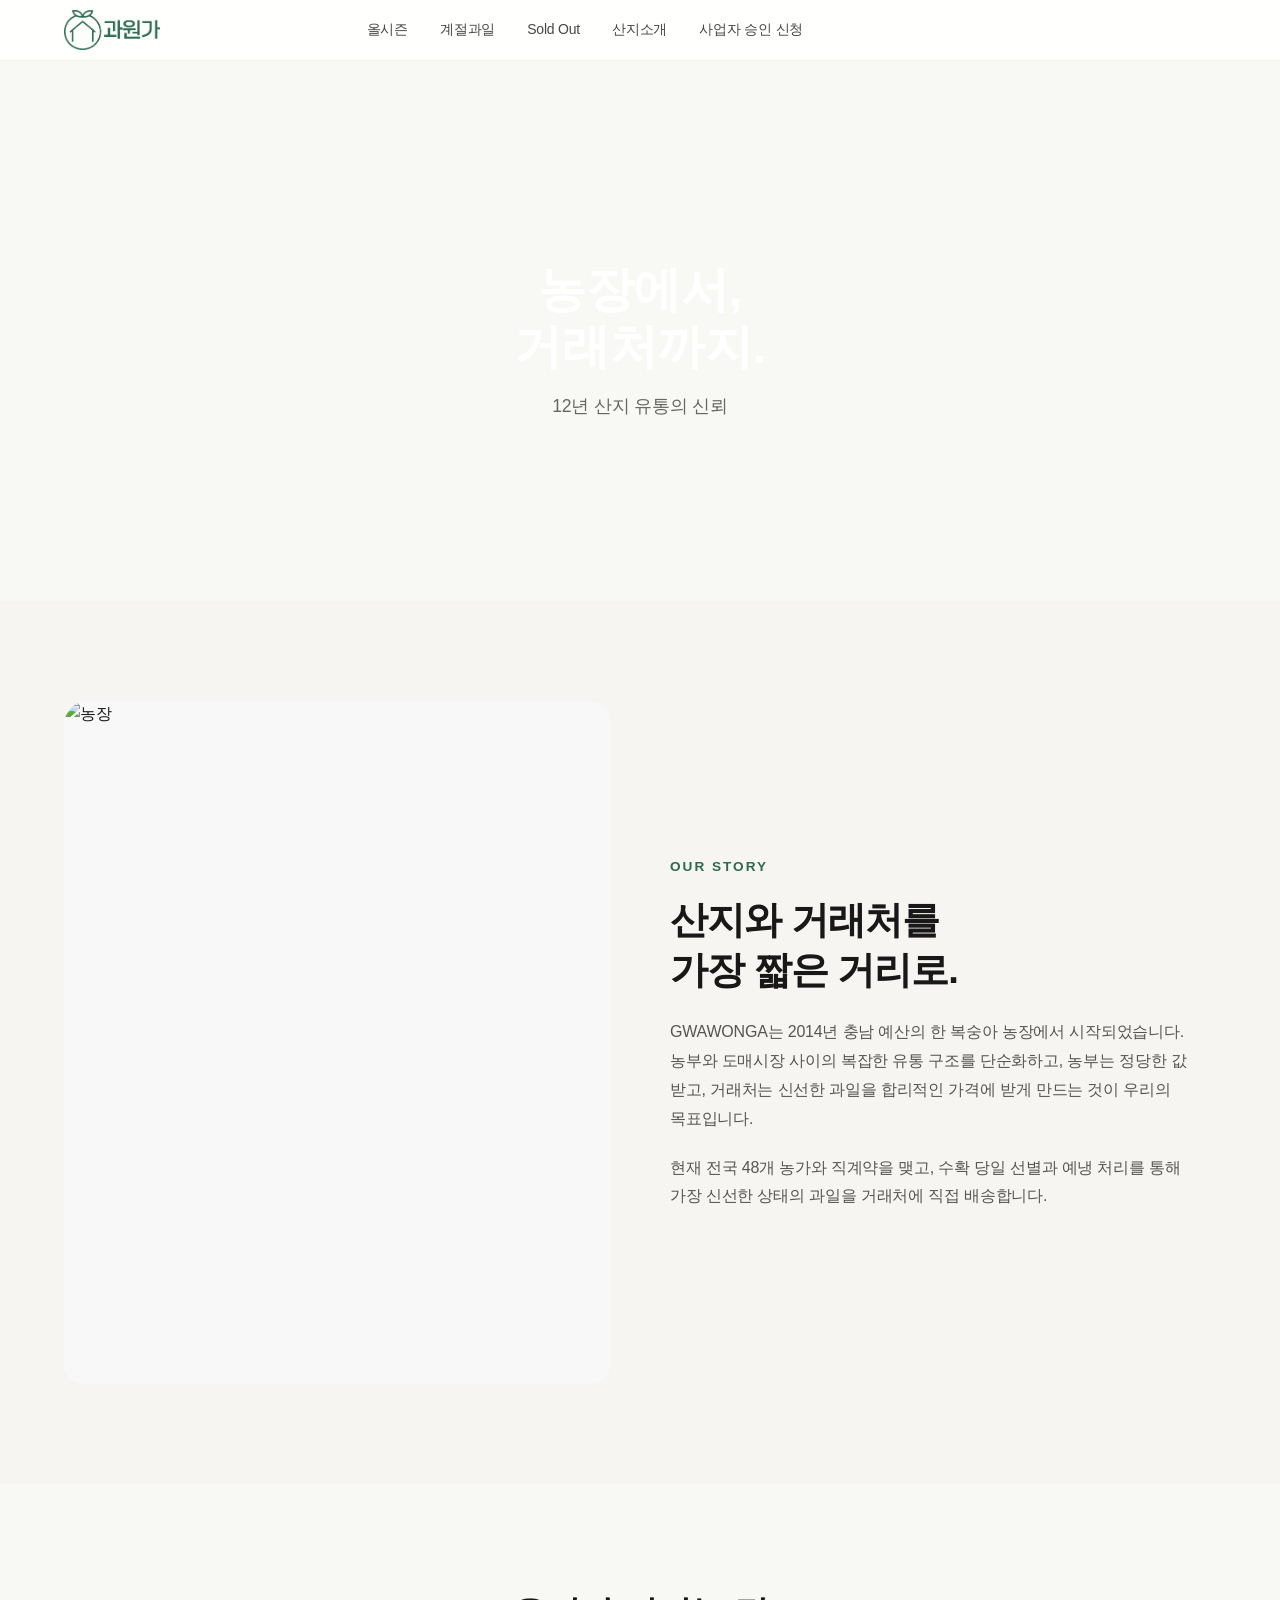
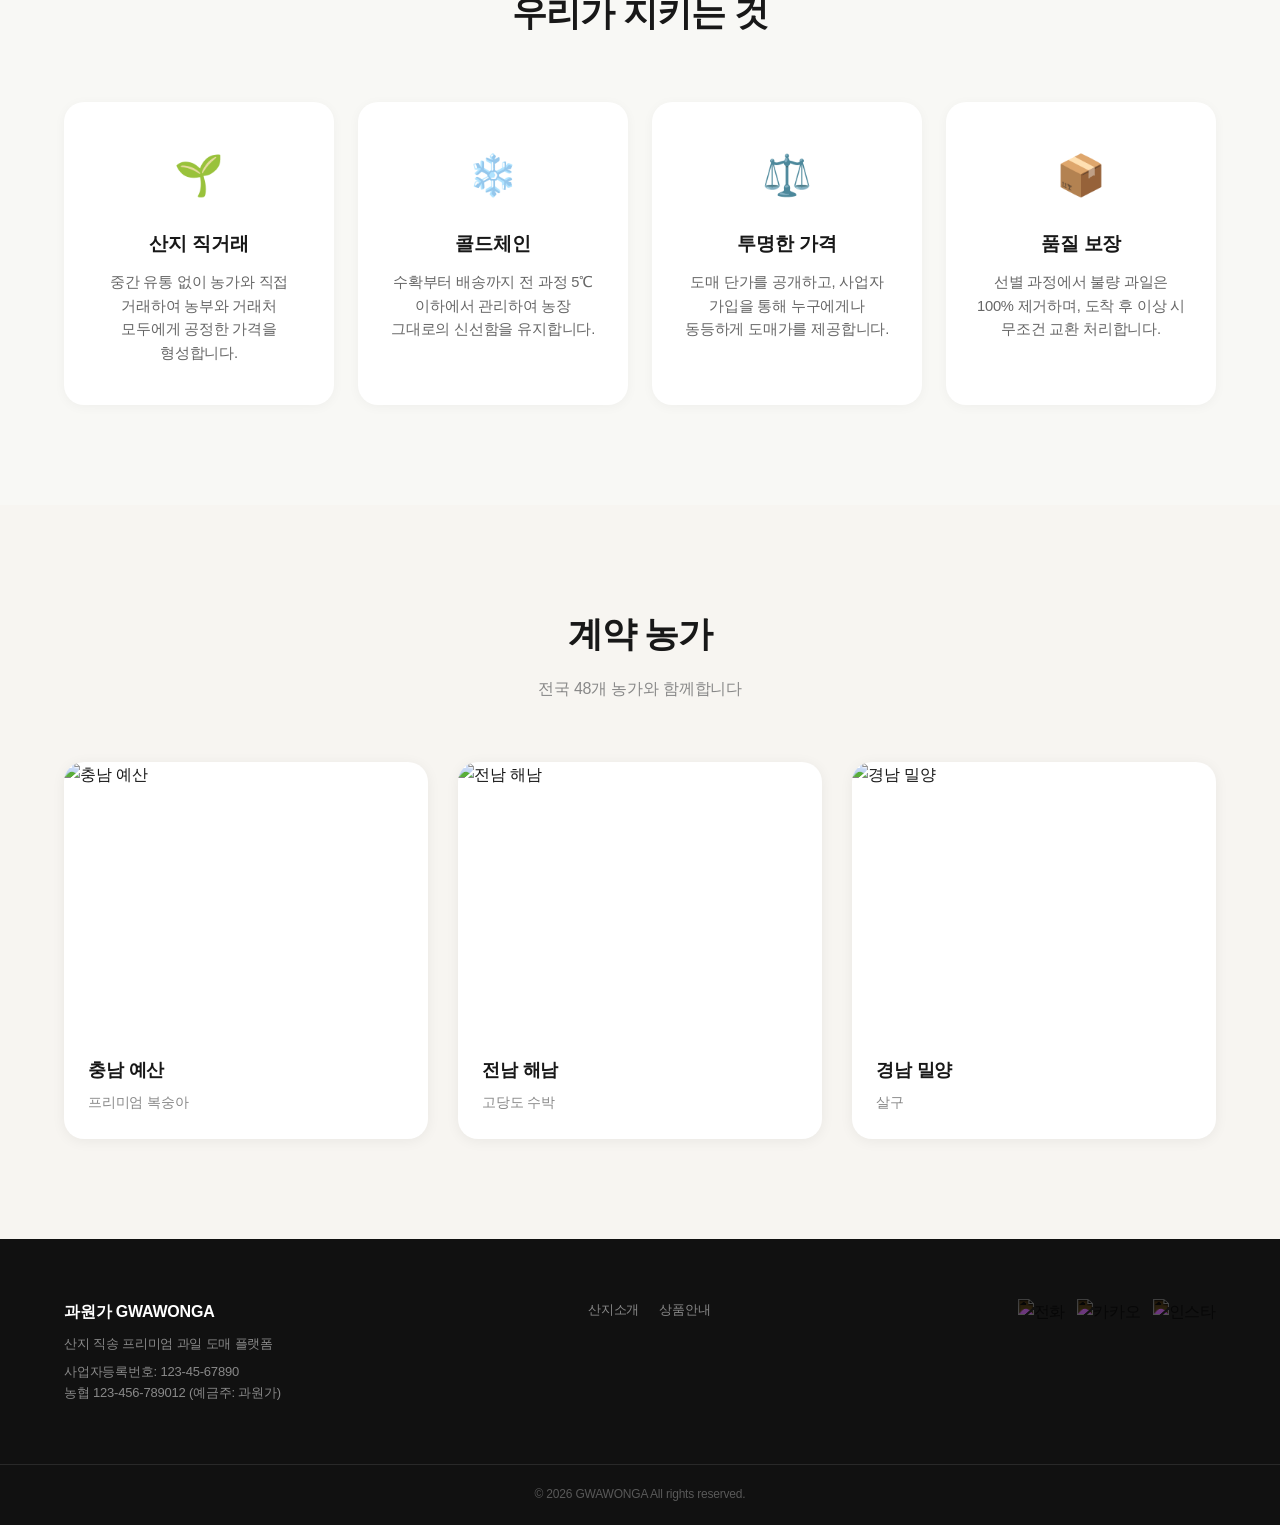
==== commit 216c3faa: "모바일수정" ====
--- a/about.html
+++ b/about.html
@@ -5,15 +5,360 @@
 <meta name="viewport" content="width=device-width, initial-scale=1.0">
 <title>산지 소개 | GWAWONGA</title>
 <link rel="stylesheet" href="css/style.css">
+<link href="https://cdn.jsdelivr.net/npm/pretendard/dist/web/static/pretendard.css" rel="stylesheet">
+
+<style>
+  /* ============ 기본 리셋 ============ */
+  html, body { overflow-x: hidden; max-width: 100vw; }
+  *, *::before, *::after { box-sizing: border-box; }
+
+  /* ============ ABOUT HERO ============ */
+  .about-hero {
+    padding: 100px 24px 80px;
+    text-align: center;
+    background: #f8f8f5;
+  }
+
+  .about-hero h1 {
+    font-size: 3rem;
+    font-weight: 800;
+    line-height: 1.2;
+    margin-bottom: 16px;
+    word-break: keep-all;
+  }
+
+  .about-hero p {
+    color: #666;
+    font-size: 1.1rem;
+  }
+
+  /* ============ OUR STORY ============ */
+  .about-story {
+    padding: 100px 0;
+  }
+
+  .about-grid {
+    display: grid;
+    grid-template-columns: 1fr 1fr;
+    gap: 60px;
+    align-items: center;
+  }
+
+  .about-img {
+    width: 100%;
+    border-radius: 20px;
+    overflow: hidden;
+    aspect-ratio: 4/5;
+    background: #f8f8f8;
+  }
+
+  .about-img img {
+    width: 100%;
+    height: 100%;
+    object-fit: cover;
+    display: block;
+    transition: transform 0.6s ease;
+  }
+
+  .about-img:hover img {
+    transform: scale(1.05);
+  }
+
+  .about-text .section-tag {
+    display: inline-block;
+    color: #2d6a4f;
+    font-size: 0.85rem;
+    font-weight: 700;
+    letter-spacing: 2px;
+    text-transform: uppercase;
+    margin-bottom: 16px;
+  }
+
+  .about-text h2 {
+    font-size: 2.4rem;
+    font-weight: 800;
+    line-height: 1.3;
+    margin-bottom: 24px;
+    word-break: keep-all;
+  }
+
+  .about-text p {
+    color: #555;
+    font-size: 1rem;
+    line-height: 1.8;
+    margin-bottom: 20px;
+    word-break: keep-all;
+  }
+
+  /* ============ VALUES ============ */
+  .about-values {
+    padding: 100px 0;
+    background: #f8f8f5;
+  }
+
+  .section-head {
+    text-align: center;
+    margin-bottom: 60px;
+  }
+
+  .section-title {
+    font-size: 2.2rem;
+    font-weight: 800;
+    margin-bottom: 12px;
+    word-break: keep-all;
+  }
+
+  .section-sub {
+    color: #888;
+    font-size: 1rem;
+  }
+
+  .values-grid {
+    display: grid;
+    grid-template-columns: repeat(4, 1fr);
+    gap: 24px;
+  }
+
+  .value-card {
+    background: #fff;
+    padding: 40px 28px;
+    border-radius: 20px;
+    text-align: center;
+    transition: all 0.35s cubic-bezier(0.4, 0, 0.2, 1);
+    box-shadow: 0 2px 12px rgba(0,0,0,0.04);
+  }
+
+  .value-card:hover {
+    transform: translateY(-8px);
+    box-shadow: 0 16px 40px rgba(0,0,0,0.1);
+  }
+
+  .value-icon {
+    font-size: 2.5rem;
+    margin-bottom: 20px;
+  }
+
+  .value-card h3 {
+    font-size: 1.2rem;
+    font-weight: 700;
+    margin-bottom: 12px;
+  }
+
+  .value-card p {
+    color: #666;
+    font-size: 0.92rem;
+    line-height: 1.6;
+    word-break: keep-all;
+  }
+
+  /* ============ FARMS ============ */
+  .about-farms {
+    padding: 100px 0;
+  }
+
+  .farms-grid {
+    display: grid;
+    grid-template-columns: repeat(3, 1fr);
+    gap: 30px;
+  }
+
+  .farm-card {
+    background: #fff;
+    border-radius: 20px;
+    overflow: hidden;
+    box-shadow: 0 2px 14px rgba(0,0,0,0.06);
+    transition: all 0.35s cubic-bezier(0.4, 0, 0.2, 1);
+  }
+
+  .farm-card:hover {
+    transform: translateY(-8px);
+    box-shadow: 0 16px 40px rgba(0,0,0,0.12);
+  }
+
+  .farm-card img {
+    width: 100%;
+    aspect-ratio: 4/3;
+    object-fit: cover;
+    display: block;
+    transition: transform 0.6s ease;
+  }
+
+  .farm-card:hover img {
+    transform: scale(1.05);
+  }
+
+  .farm-card h4 {
+    padding: 20px 24px 6px;
+    font-size: 1.15rem;
+    font-weight: 700;
+  }
+
+  .farm-card p {
+    padding: 0 24px 24px;
+    color: #888;
+    font-size: 0.9rem;
+  }
+
+  /* ============ 모바일 (768px 이하) ============ */
+  @media screen and (max-width: 768px) {
+
+    /* ABOUT HERO */
+    .about-hero {
+      padding: 60px 20px 50px;
+    }
+
+    .about-hero h1 {
+      font-size: 2rem;
+      line-height: 1.3;
+    }
+
+    .about-hero p {
+      font-size: 0.95rem;
+    }
+
+    /* OUR STORY - 세로 스택 */
+    .about-story {
+      padding: 60px 0;
+    }
+
+    .about-grid {
+      display: flex !important;
+      flex-direction: column !important;
+      gap: 32px !important;
+      align-items: stretch !important;
+    }
+
+    /* ✅ 이미지 - 전체 너비, 세로형 최적화 */
+    .about-img {
+      width: 100% !important;
+      max-width: 100% !important;
+      aspect-ratio: 4/3 !important;
+      max-height: 320px;
+      margin: 0 !important;
+    }
+
+    .about-text {
+      width: 100%;
+      padding: 0 4px;
+    }
+
+    .about-text .section-tag {
+      font-size: 0.75rem;
+      letter-spacing: 1.5px;
+    }
+
+    .about-text h2 {
+      font-size: 1.7rem !important;
+      line-height: 1.35 !important;
+      margin-bottom: 20px;
+      word-break: keep-all !important;
+    }
+
+    .about-text p {
+      font-size: 0.95rem !important;
+      line-height: 1.75 !important;
+      word-break: keep-all !important;
+    }
+
+    /* VALUES - 2열 그리드 */
+    .about-values {
+      padding: 60px 0;
+    }
+
+    .section-head {
+      margin-bottom: 40px;
+    }
+
+    .section-title {
+      font-size: 1.7rem;
+    }
+
+    .section-sub {
+      font-size: 0.9rem;
+    }
+
+    .values-grid {
+      grid-template-columns: repeat(2, 1fr) !important;
+      gap: 14px !important;
+    }
+
+    .value-card {
+      padding: 28px 18px !important;
+      border-radius: 16px;
+    }
+
+    .value-icon {
+      font-size: 2rem;
+      margin-bottom: 14px;
+    }
+
+    .value-card h3 {
+      font-size: 1rem;
+    }
+
+    .value-card p {
+      font-size: 0.85rem;
+    }
+
+    /* FARMS - 세로 슬라이드 */
+    .about-farms {
+      padding: 60px 0;
+    }
+
+    .farms-grid {
+      display: flex !important;
+      overflow-x: auto;
+      scroll-snap-type: x mandatory;
+      -webkit-overflow-scrolling: touch;
+      gap: 16px !important;
+      padding: 10px 20px 20px !important;
+      margin: 0 -20px !important;
+      scrollbar-width: none;
+    }
+
+    .farms-grid::-webkit-scrollbar {
+      display: none;
+    }
+
+    .farm-card {
+      flex: 0 0 78% !important;
+      scroll-snap-align: start;
+      max-width: 320px;
+    }
+
+    .farm-card img {
+      aspect-ratio: 4/3;
+    }
+
+    .farm-card h4 {
+      padding: 18px 20px 6px;
+      font-size: 1.05rem;
+    }
+
+    .farm-card p {
+      padding: 0 20px 20px;
+      font-size: 0.85rem;
+    }
+  }
+
+  /* 아주 작은 화면 */
+  @media screen and (max-width: 400px) {
+    .about-hero h1 { font-size: 1.7rem; }
+    .about-text h2 { font-size: 1.5rem !important; }
+    .section-title { font-size: 1.5rem; }
+    .values-grid { gap: 10px !important; }
+    .value-card { padding: 22px 14px !important; }
+  }
+</style>
 </head>
 <body>
 
 <header class="header">
   <div class="container nav-inner">
 
-   <a href="index.html" class="logo">
-  <img src="assets/images/logo.png" alt="과원가 로고">
-</a>
+    <a href="index.html" class="logo">
+      <img src="assets/images/logo.png" alt="과원가 로고">
+    </a>
 
     <nav class="nav-links">
       <a href="products.html">올시즌</a>
@@ -23,16 +368,9 @@
       <a href="apply.html">사업자 승인 신청</a>
     </nav>
 
-    <!-- ✅ 여기 비워둡니다 -->
-    <div class="nav-right" >
-    </div>
-
-  
-  <!-- ✅ 오버레이 -->
-<div class="menu-overlay" id="menuOverlay"></div>
- 
-
-    <!-- ✅ 햄버거 버튼 -->
+    <div class="nav-right"></div>
+    <div class="menu-overlay" id="menuOverlay"></div>
+
     <button class="menu-toggle" id="menuToggle">
       <span></span>
       <span></span>
@@ -144,7 +482,6 @@
     <div class="footer-links">
       <a href="about.html">산지소개</a>
       <a href="products.html">상품안내</a>
-       
     </div>
     <div class="footer-icons">
       <a href="#" title="전화"><img src="https://cdn-icons-png.flaticon.com/512/597/597177.png" alt="전화"></a>
@@ -157,8 +494,6 @@
   </div>
 </footer>
 
-
-
 <script src="js/script.js"></script>
 </body>
 </html>
--- a/css/style.css
+++ b/css/style.css
@@ -1712,4 +1712,17 @@
 }
 
 
- + /* 모바일 가로 스크롤 방지 */
+* {
+    max-width: 100%;
+    box-sizing: border-box;
+}
+
+img, video, iframe {
+    max-width: 100%;
+    height: auto;
+}
+
+body, html {
+    overflow-x: hidden;
+}
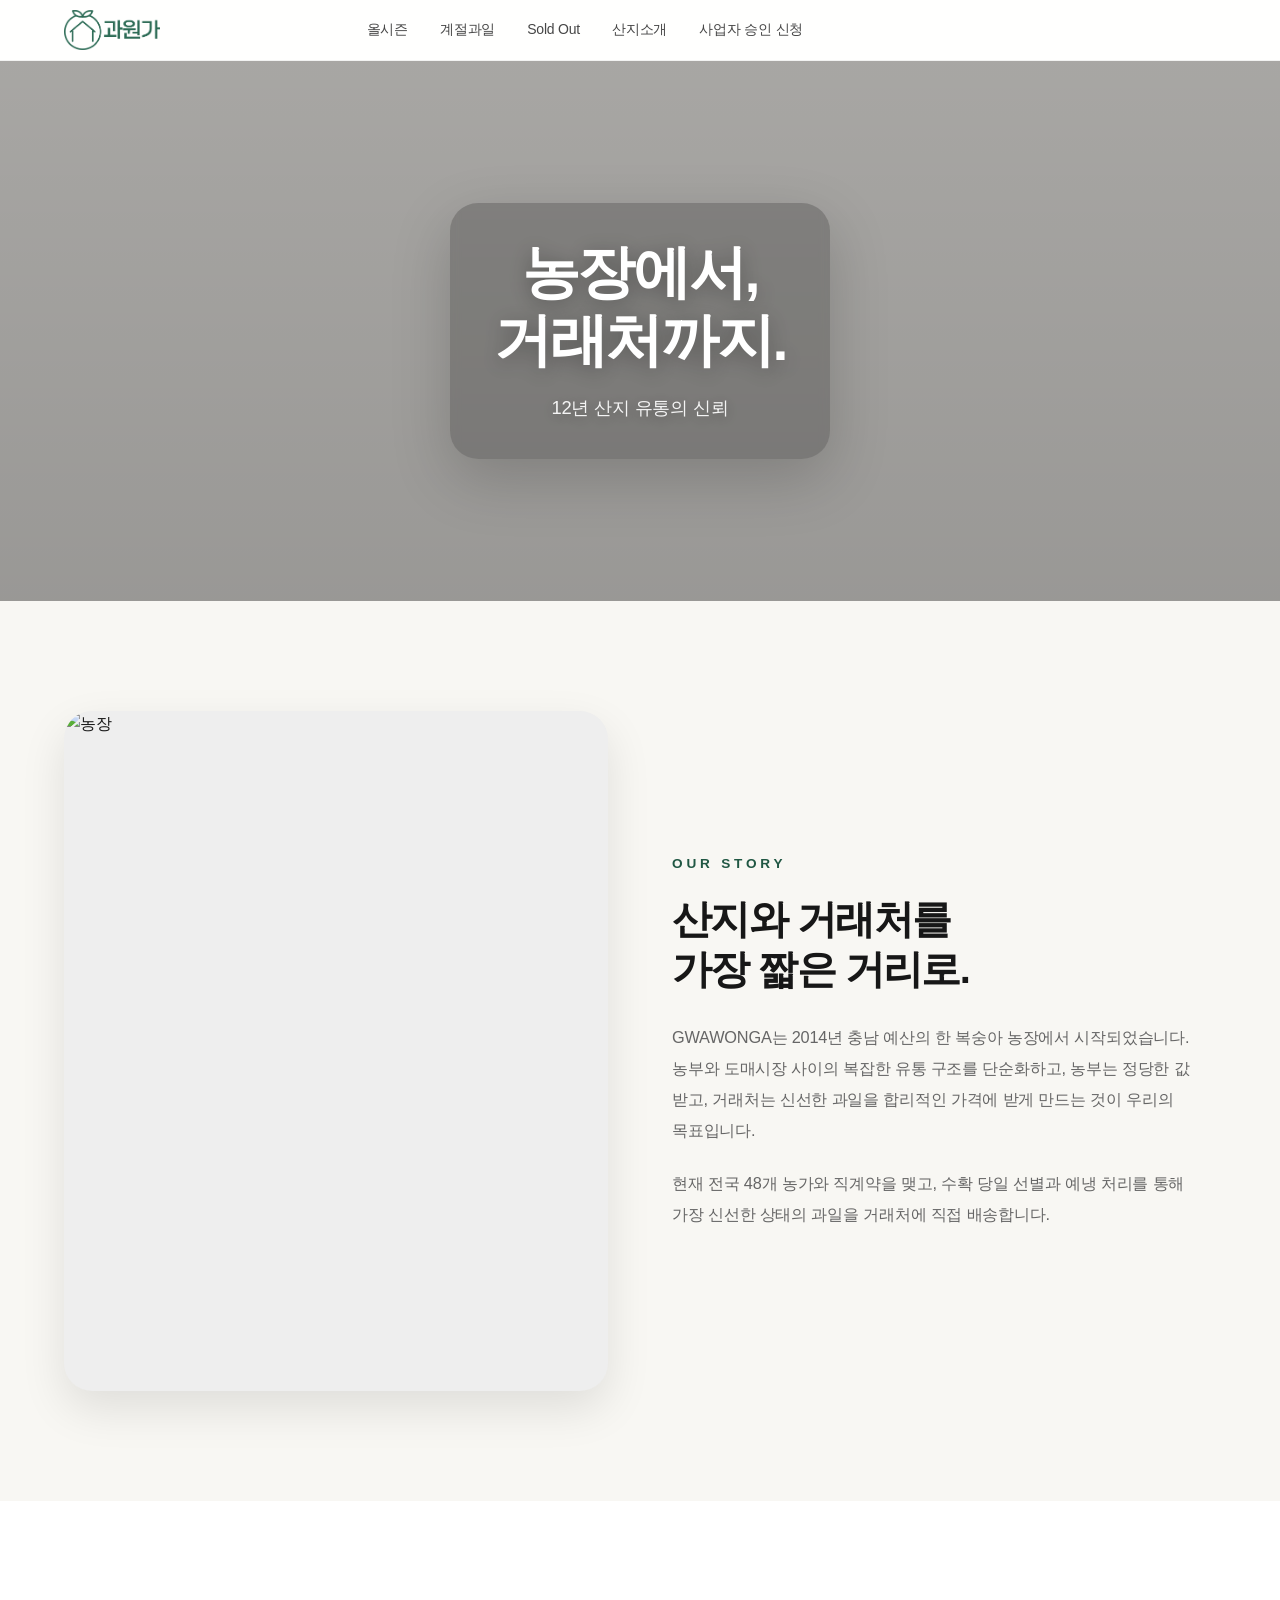
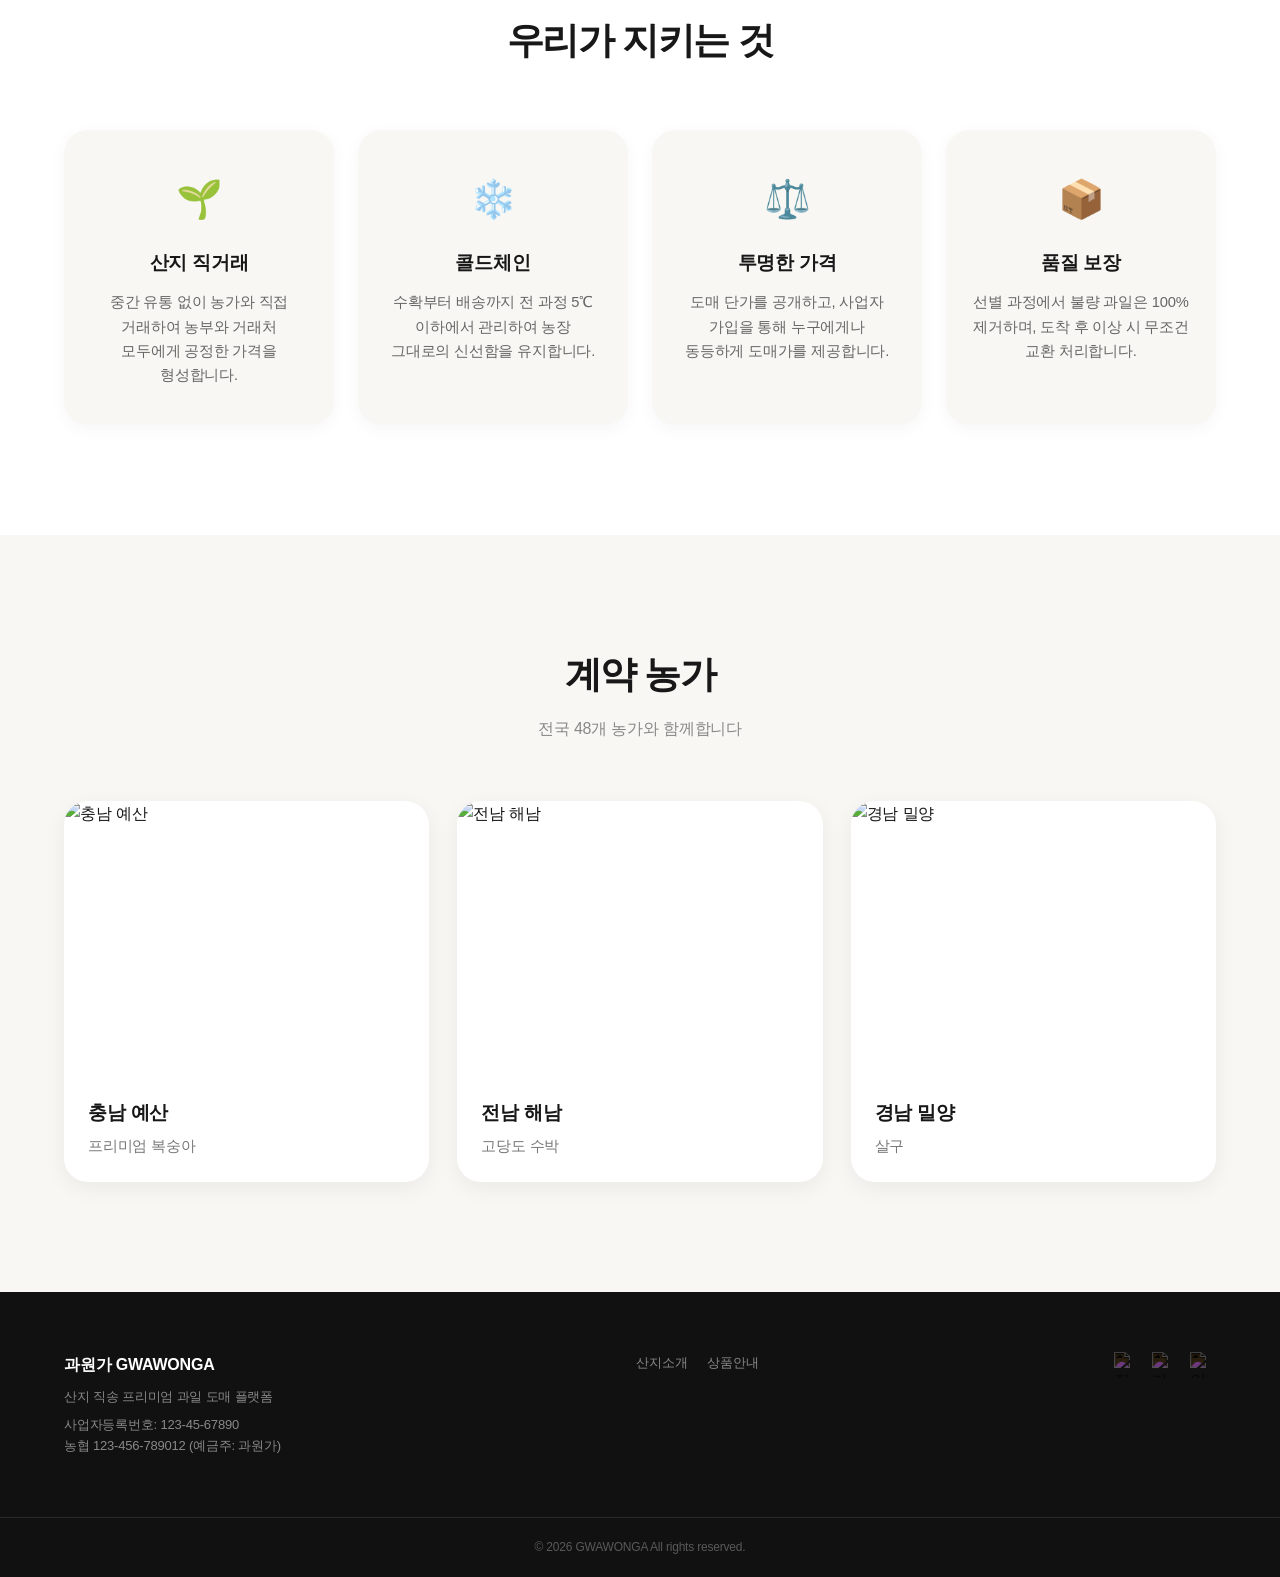
==== commit 71befe4d: "모바일" ====
--- a/about.html
+++ b/about.html
@@ -8,56 +8,102 @@
 <link href="https://cdn.jsdelivr.net/npm/pretendard/dist/web/static/pretendard.css" rel="stylesheet">
 
 <style>
-  /* ============ 기본 리셋 ============ */
-  html, body { overflow-x: hidden; max-width: 100vw; }
-  *, *::before, *::after { box-sizing: border-box; }
-
-  /* ============ ABOUT HERO ============ */
+  html, body {
+    overflow-x: hidden;
+    max-width: 100vw;
+  }
+
+  *, *::before, *::after {
+    box-sizing: border-box;
+  }
+
+  img {
+    max-width: 100%;
+    display: block;
+  }
+
+  /* =========================
+     ABOUT HERO - 배경 이미지 복구
+     ========================= */
   .about-hero {
-    padding: 100px 24px 80px;
+    position: relative;
+    min-height: 520px;
+    display: flex;
+    align-items: center;
+    justify-content: center;
+    padding: 120px 24px;
     text-align: center;
-    background: #f8f8f5;
+
+    /* ✅ 원래 배경이 안 보이는 문제 방지용으로 명시적 배경 이미지 지정 */
+    background-image:
+      linear-gradient(rgba(0, 0, 0, 0.32), rgba(0, 0, 0, 0.38)),
+      url("https://images.pexels.com/photos/5945755/pexels-photo-5945755.jpeg?auto=compress&cs=tinysrgb&w=1800");
+    background-size: cover;
+    background-position: center;
+    background-repeat: no-repeat;
+  }
+
+  /* ✅ 글씨 뒤 반투명 백그라운드 */
+  .about-hero-text {
+    position: relative;
+    z-index: 2;
+    max-width: 680px;
+    padding: 36px 44px;
+    border-radius: 28px;
+    background: rgba(0, 0, 0, 0.22);
+    backdrop-filter: blur(5px);
+    -webkit-backdrop-filter: blur(5px);
+    box-shadow: 0 20px 60px rgba(0,0,0,0.18);
   }
 
   .about-hero h1 {
-    font-size: 3rem;
-    font-weight: 800;
-    line-height: 1.2;
-    margin-bottom: 16px;
+    color: #fff;
+    font-size: 3.6rem;
+    font-weight: 850;
+    line-height: 1.18;
+    margin: 0 0 18px;
+    letter-spacing: -0.04em;
     word-break: keep-all;
+    text-shadow: 0 4px 22px rgba(0,0,0,0.35);
   }
 
   .about-hero p {
-    color: #666;
-    font-size: 1.1rem;
-  }
-
-  /* ============ OUR STORY ============ */
+    color: rgba(255,255,255,0.92);
+    font-size: 1.15rem;
+    font-weight: 500;
+    margin: 0;
+    text-shadow: 0 3px 14px rgba(0,0,0,0.35);
+  }
+
+  /* =========================
+     STORY SECTION
+     ========================= */
   .about-story {
-    padding: 100px 0;
+    padding: 110px 0;
+    background: #f8f7f3;
   }
 
   .about-grid {
     display: grid;
     grid-template-columns: 1fr 1fr;
-    gap: 60px;
+    gap: 64px;
     align-items: center;
   }
 
   .about-img {
     width: 100%;
-    border-radius: 20px;
+    aspect-ratio: 4 / 5;
+    border-radius: 28px;
     overflow: hidden;
-    aspect-ratio: 4/5;
-    background: #f8f8f8;
+    background: #eee;
+    box-shadow: 0 18px 45px rgba(0,0,0,0.10);
   }
 
   .about-img img {
     width: 100%;
     height: 100%;
     object-fit: cover;
-    display: block;
-    transition: transform 0.6s ease;
+    transition: transform 0.65s ease;
   }
 
   .about-img:hover img {
@@ -66,51 +112,55 @@
 
   .about-text .section-tag {
     display: inline-block;
-    color: #2d6a4f;
+    margin-bottom: 18px;
+    color: #205743;
     font-size: 0.85rem;
-    font-weight: 700;
-    letter-spacing: 2px;
+    font-weight: 800;
+    letter-spacing: 0.28em;
     text-transform: uppercase;
-    margin-bottom: 16px;
   }
 
   .about-text h2 {
-    font-size: 2.4rem;
-    font-weight: 800;
-    line-height: 1.3;
-    margin-bottom: 24px;
+    font-size: 2.5rem;
+    line-height: 1.25;
+    letter-spacing: -0.04em;
+    font-weight: 850;
+    color: #171717;
+    margin: 0 0 28px;
     word-break: keep-all;
   }
 
   .about-text p {
-    color: #555;
-    font-size: 1rem;
-    line-height: 1.8;
-    margin-bottom: 20px;
+    color: #666;
+    font-size: 1.02rem;
+    line-height: 1.9;
+    margin: 0 0 22px;
     word-break: keep-all;
   }
 
-  /* ============ VALUES ============ */
+  /* =========================
+     VALUES
+     ========================= */
   .about-values {
-    padding: 100px 0;
-    background: #f8f8f5;
+    padding: 110px 0;
+    background: #fff;
   }
 
   .section-head {
     text-align: center;
-    margin-bottom: 60px;
+    margin-bottom: 58px;
   }
 
   .section-title {
-    font-size: 2.2rem;
-    font-weight: 800;
-    margin-bottom: 12px;
+    font-size: 2.3rem;
+    font-weight: 850;
+    letter-spacing: -0.04em;
     word-break: keep-all;
   }
 
   .section-sub {
     color: #888;
-    font-size: 1rem;
+    margin-top: 10px;
   }
 
   .values-grid {
@@ -120,67 +170,70 @@
   }
 
   .value-card {
-    background: #fff;
-    padding: 40px 28px;
-    border-radius: 20px;
+    background: #f8f7f3;
+    padding: 38px 26px;
+    border-radius: 24px;
     text-align: center;
-    transition: all 0.35s cubic-bezier(0.4, 0, 0.2, 1);
-    box-shadow: 0 2px 12px rgba(0,0,0,0.04);
+    box-shadow: 0 4px 18px rgba(0,0,0,0.04);
+    transition: transform 0.3s ease, box-shadow 0.3s ease;
   }
 
   .value-card:hover {
     transform: translateY(-8px);
-    box-shadow: 0 16px 40px rgba(0,0,0,0.1);
+    box-shadow: 0 18px 42px rgba(0,0,0,0.10);
   }
 
   .value-icon {
-    font-size: 2.5rem;
-    margin-bottom: 20px;
+    font-size: 2.35rem;
+    margin-bottom: 18px;
   }
 
   .value-card h3 {
-    font-size: 1.2rem;
-    font-weight: 700;
+    font-size: 1.16rem;
+    font-weight: 800;
     margin-bottom: 12px;
+    color: #171717;
   }
 
   .value-card p {
     color: #666;
     font-size: 0.92rem;
-    line-height: 1.6;
+    line-height: 1.65;
     word-break: keep-all;
   }
 
-  /* ============ FARMS ============ */
+  /* =========================
+     FARMS
+     ========================= */
   .about-farms {
-    padding: 100px 0;
+    padding: 110px 0;
+    background: #f8f7f3;
   }
 
   .farms-grid {
     display: grid;
     grid-template-columns: repeat(3, 1fr);
-    gap: 30px;
+    gap: 28px;
   }
 
   .farm-card {
     background: #fff;
-    border-radius: 20px;
+    border-radius: 24px;
     overflow: hidden;
-    box-shadow: 0 2px 14px rgba(0,0,0,0.06);
-    transition: all 0.35s cubic-bezier(0.4, 0, 0.2, 1);
+    box-shadow: 0 6px 22px rgba(0,0,0,0.06);
+    transition: transform 0.3s ease, box-shadow 0.3s ease;
   }
 
   .farm-card:hover {
     transform: translateY(-8px);
-    box-shadow: 0 16px 40px rgba(0,0,0,0.12);
+    box-shadow: 0 18px 42px rgba(0,0,0,0.12);
   }
 
   .farm-card img {
     width: 100%;
-    aspect-ratio: 4/3;
+    aspect-ratio: 4 / 3;
     object-fit: cover;
-    display: block;
-    transition: transform 0.6s ease;
+    transition: transform 0.65s ease;
   }
 
   .farm-card:hover img {
@@ -188,89 +241,97 @@
   }
 
   .farm-card h4 {
-    padding: 20px 24px 6px;
-    font-size: 1.15rem;
-    font-weight: 700;
+    padding: 22px 24px 6px;
+    font-size: 1.18rem;
+    font-weight: 800;
+    color: #171717;
   }
 
   .farm-card p {
     padding: 0 24px 24px;
-    color: #888;
-    font-size: 0.9rem;
-  }
-
-  /* ============ 모바일 (768px 이하) ============ */
+    color: #777;
+    font-size: 0.92rem;
+  }
+
+  /* =========================
+     MOBILE
+     ========================= */
   @media screen and (max-width: 768px) {
-
-    /* ABOUT HERO */
     .about-hero {
-      padding: 60px 20px 50px;
+      min-height: 430px;
+      padding: 90px 20px 80px;
+      background-position: center;
+    }
+
+    .about-hero-text {
+      width: 100%;
+      max-width: 340px;
+      padding: 28px 24px;
+      border-radius: 24px;
+      background: rgba(0, 0, 0, 0.28);
     }
 
     .about-hero h1 {
-      font-size: 2rem;
-      line-height: 1.3;
+      font-size: 2.15rem;
+      line-height: 1.25;
     }
 
     .about-hero p {
       font-size: 0.95rem;
     }
 
-    /* OUR STORY - 세로 스택 */
     .about-story {
-      padding: 60px 0;
+      padding: 64px 0;
     }
 
     .about-grid {
       display: flex !important;
       flex-direction: column !important;
-      gap: 32px !important;
+      gap: 34px !important;
       align-items: stretch !important;
     }
 
-    /* ✅ 이미지 - 전체 너비, 세로형 최적화 */
     .about-img {
       width: 100% !important;
-      max-width: 100% !important;
-      aspect-ratio: 4/3 !important;
-      max-height: 320px;
+      aspect-ratio: 4 / 3 !important;
+      max-height: 330px;
+      border-radius: 24px;
       margin: 0 !important;
     }
 
     .about-text {
       width: 100%;
-      padding: 0 4px;
+      padding: 0 2px;
     }
 
     .about-text .section-tag {
-      font-size: 0.75rem;
-      letter-spacing: 1.5px;
+      font-size: 0.76rem;
+      letter-spacing: 0.22em;
+      margin-bottom: 14px;
     }
 
     .about-text h2 {
-      font-size: 1.7rem !important;
-      line-height: 1.35 !important;
+      font-size: 1.75rem !important;
+      line-height: 1.34 !important;
       margin-bottom: 20px;
-      word-break: keep-all !important;
     }
 
     .about-text p {
       font-size: 0.95rem !important;
-      line-height: 1.75 !important;
-      word-break: keep-all !important;
-    }
-
-    /* VALUES - 2열 그리드 */
+      line-height: 1.78 !important;
+      color: #666;
+    }
+
     .about-values {
-      padding: 60px 0;
+      padding: 68px 0;
     }
 
     .section-head {
-      margin-bottom: 40px;
+      margin-bottom: 38px;
     }
 
     .section-title {
-      font-size: 1.7rem;
+      font-size: 1.75rem;
     }
 
     .section-sub {
@@ -283,8 +344,8 @@
     }
 
     .value-card {
-      padding: 28px 18px !important;
-      border-radius: 16px;
+      padding: 28px 16px !important;
+      border-radius: 20px;
     }
 
     .value-icon {
@@ -297,12 +358,12 @@
     }
 
     .value-card p {
-      font-size: 0.85rem;
-    }
-
-    /* FARMS - 세로 슬라이드 */
+      font-size: 0.84rem;
+      line-height: 1.55;
+    }
+
     .about-farms {
-      padding: 60px 0;
+      padding: 68px 0;
     }
 
     .farms-grid {
@@ -311,7 +372,7 @@
       scroll-snap-type: x mandatory;
       -webkit-overflow-scrolling: touch;
       gap: 16px !important;
-      padding: 10px 20px 20px !important;
+      padding: 8px 20px 20px !important;
       margin: 0 -20px !important;
       scrollbar-width: none;
     }
@@ -322,12 +383,9 @@
 
     .farm-card {
       flex: 0 0 78% !important;
+      max-width: 320px;
       scroll-snap-align: start;
-      max-width: 320px;
-    }
-
-    .farm-card img {
-      aspect-ratio: 4/3;
+      border-radius: 22px;
     }
 
     .farm-card h4 {
@@ -341,13 +399,22 @@
     }
   }
 
-  /* 아주 작은 화면 */
   @media screen and (max-width: 400px) {
-    .about-hero h1 { font-size: 1.7rem; }
-    .about-text h2 { font-size: 1.5rem !important; }
-    .section-title { font-size: 1.5rem; }
-    .values-grid { gap: 10px !important; }
-    .value-card { padding: 22px 14px !important; }
+    .about-hero h1 {
+      font-size: 1.9rem;
+    }
+
+    .about-text h2 {
+      font-size: 1.55rem !important;
+    }
+
+    .values-grid {
+      gap: 10px !important;
+    }
+
+    .value-card {
+      padding: 24px 13px !important;
+    }
   }
 </style>
 </head>
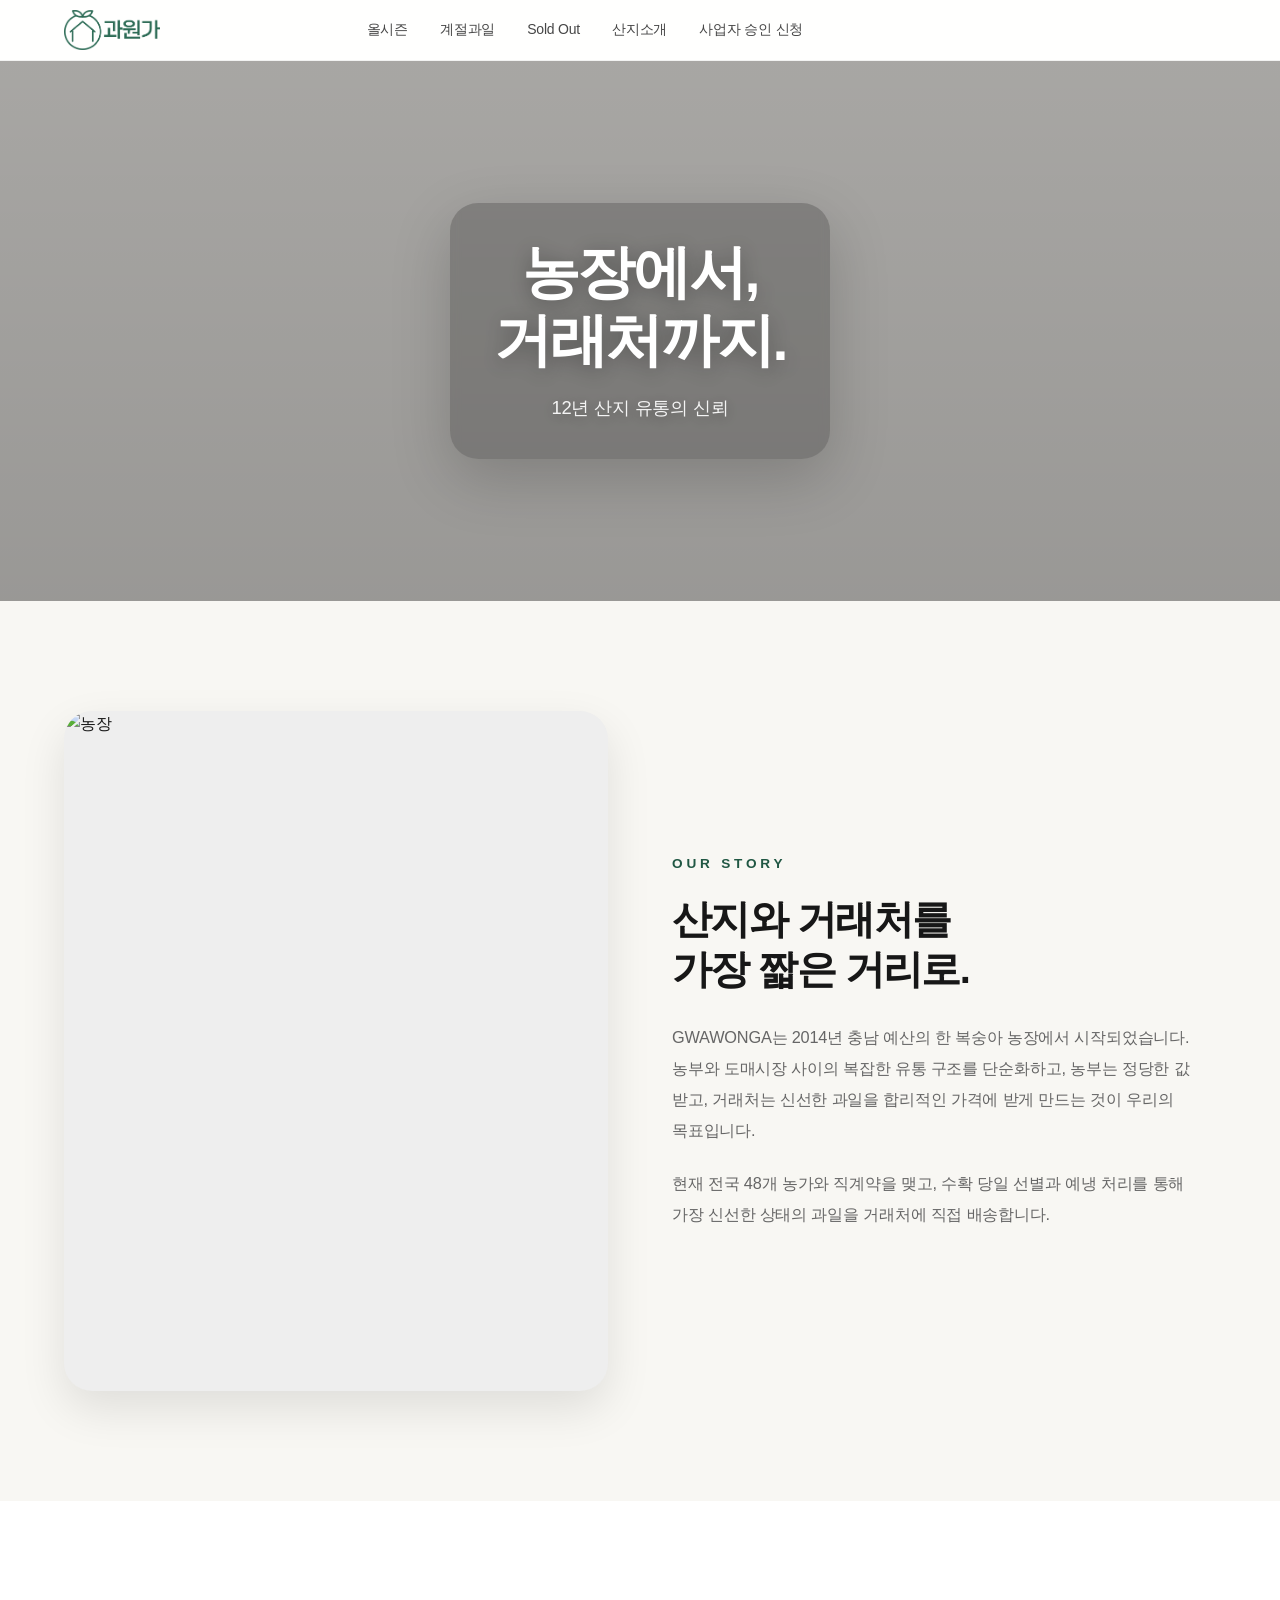
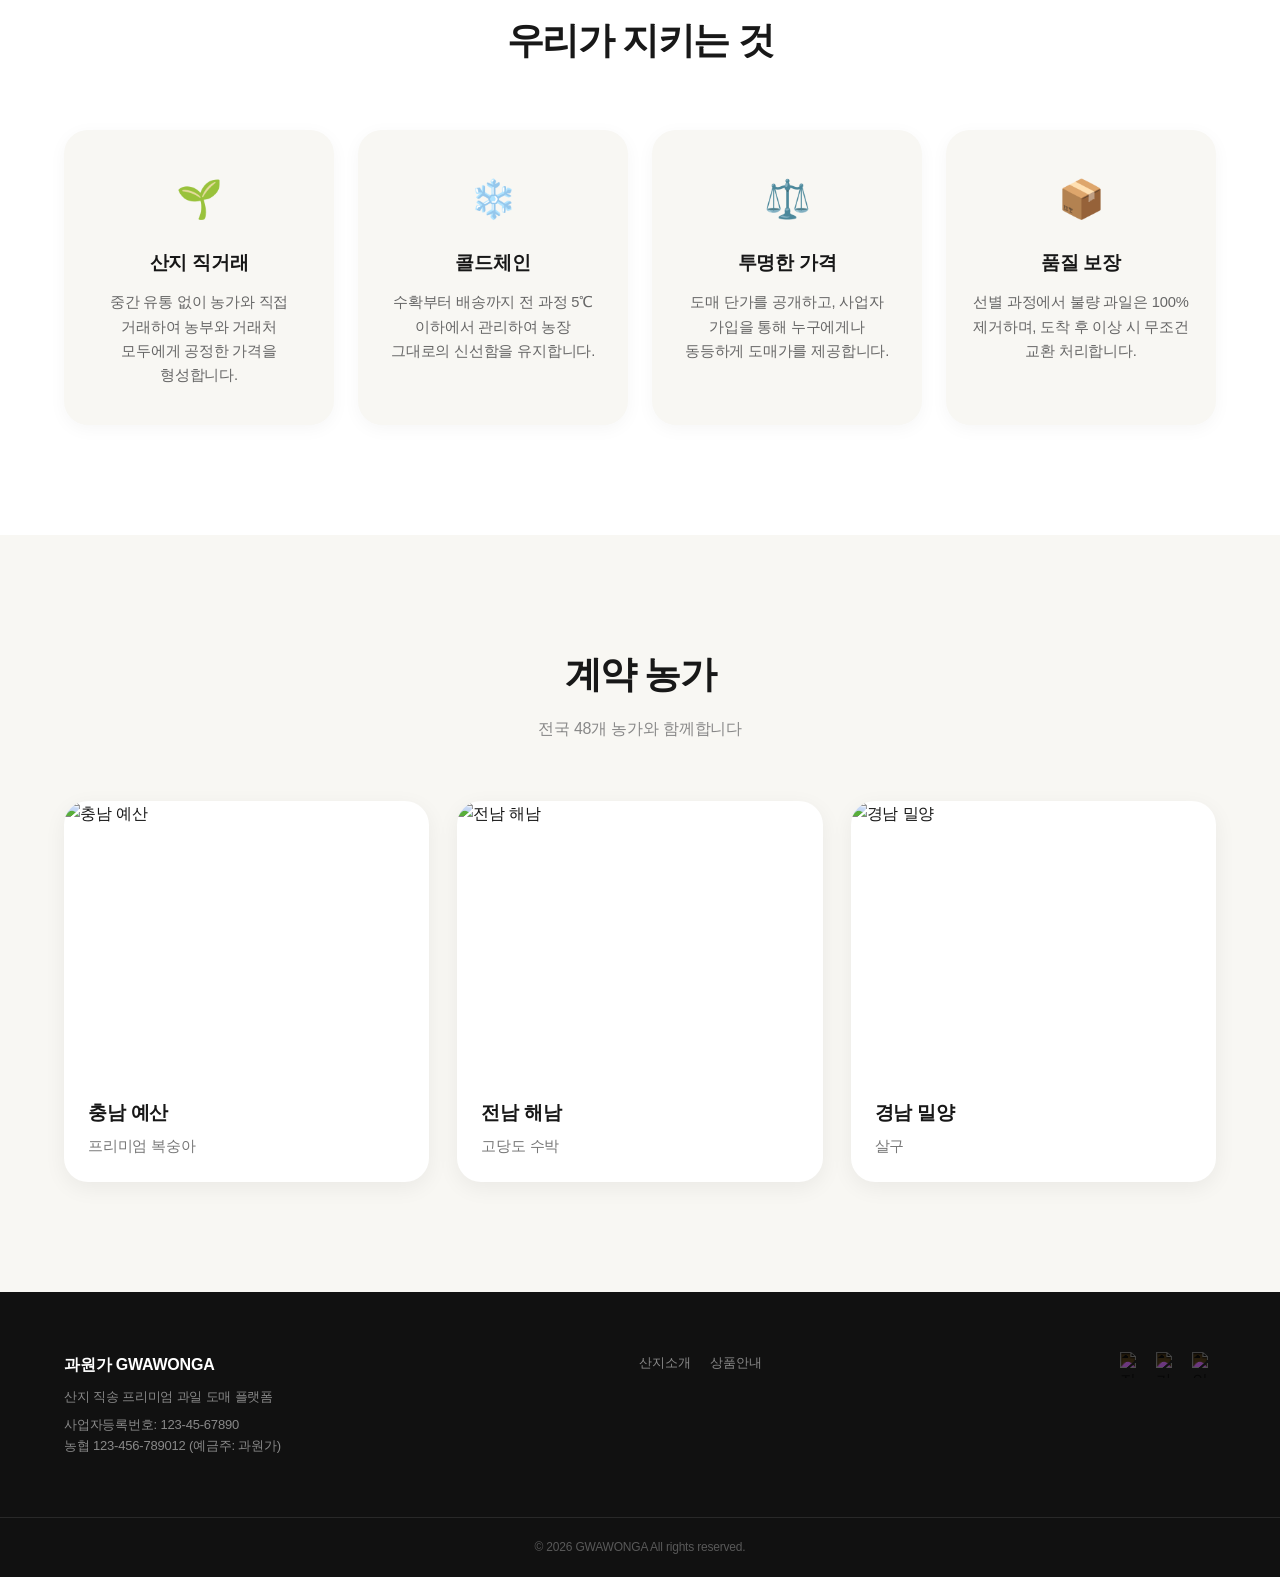
==== commit f11c79ca: "푸터 수정" ====
--- a/about.html
+++ b/about.html
@@ -551,9 +551,9 @@
       <a href="products.html">상품안내</a>
     </div>
     <div class="footer-icons">
-      <a href="#" title="전화"><img src="https://cdn-icons-png.flaticon.com/512/597/597177.png" alt="전화"></a>
-      <a href="#" title="카카오톡"><img src="https://cdn-icons-png.flaticon.com/512/2111/2111498.png" alt="카카오"></a>
-      <a href="#" title="인스타그램"><img src="https://cdn-icons-png.flaticon.com/512/2111/2111463.png" alt="인스타"></a>
+      <a href="#" title="전화"><img src="https://cdn-icons-png.flaticon.com/512/597/597177.png" alt="전화" style="width: 24px;"></a>
+      <a href="#" title="카카오톡"><img src="https://cdn-icons-png.flaticon.com/512/2111/2111498.png" alt="카카오" style="width: 24px;"></a>
+      <a href="#" title="인스타그램"><img src="https://cdn-icons-png.flaticon.com/512/2111/2111463.png" alt="인스타" style="width: 24px;"></a>
     </div>
   </div>
   <div class="footer-copy">
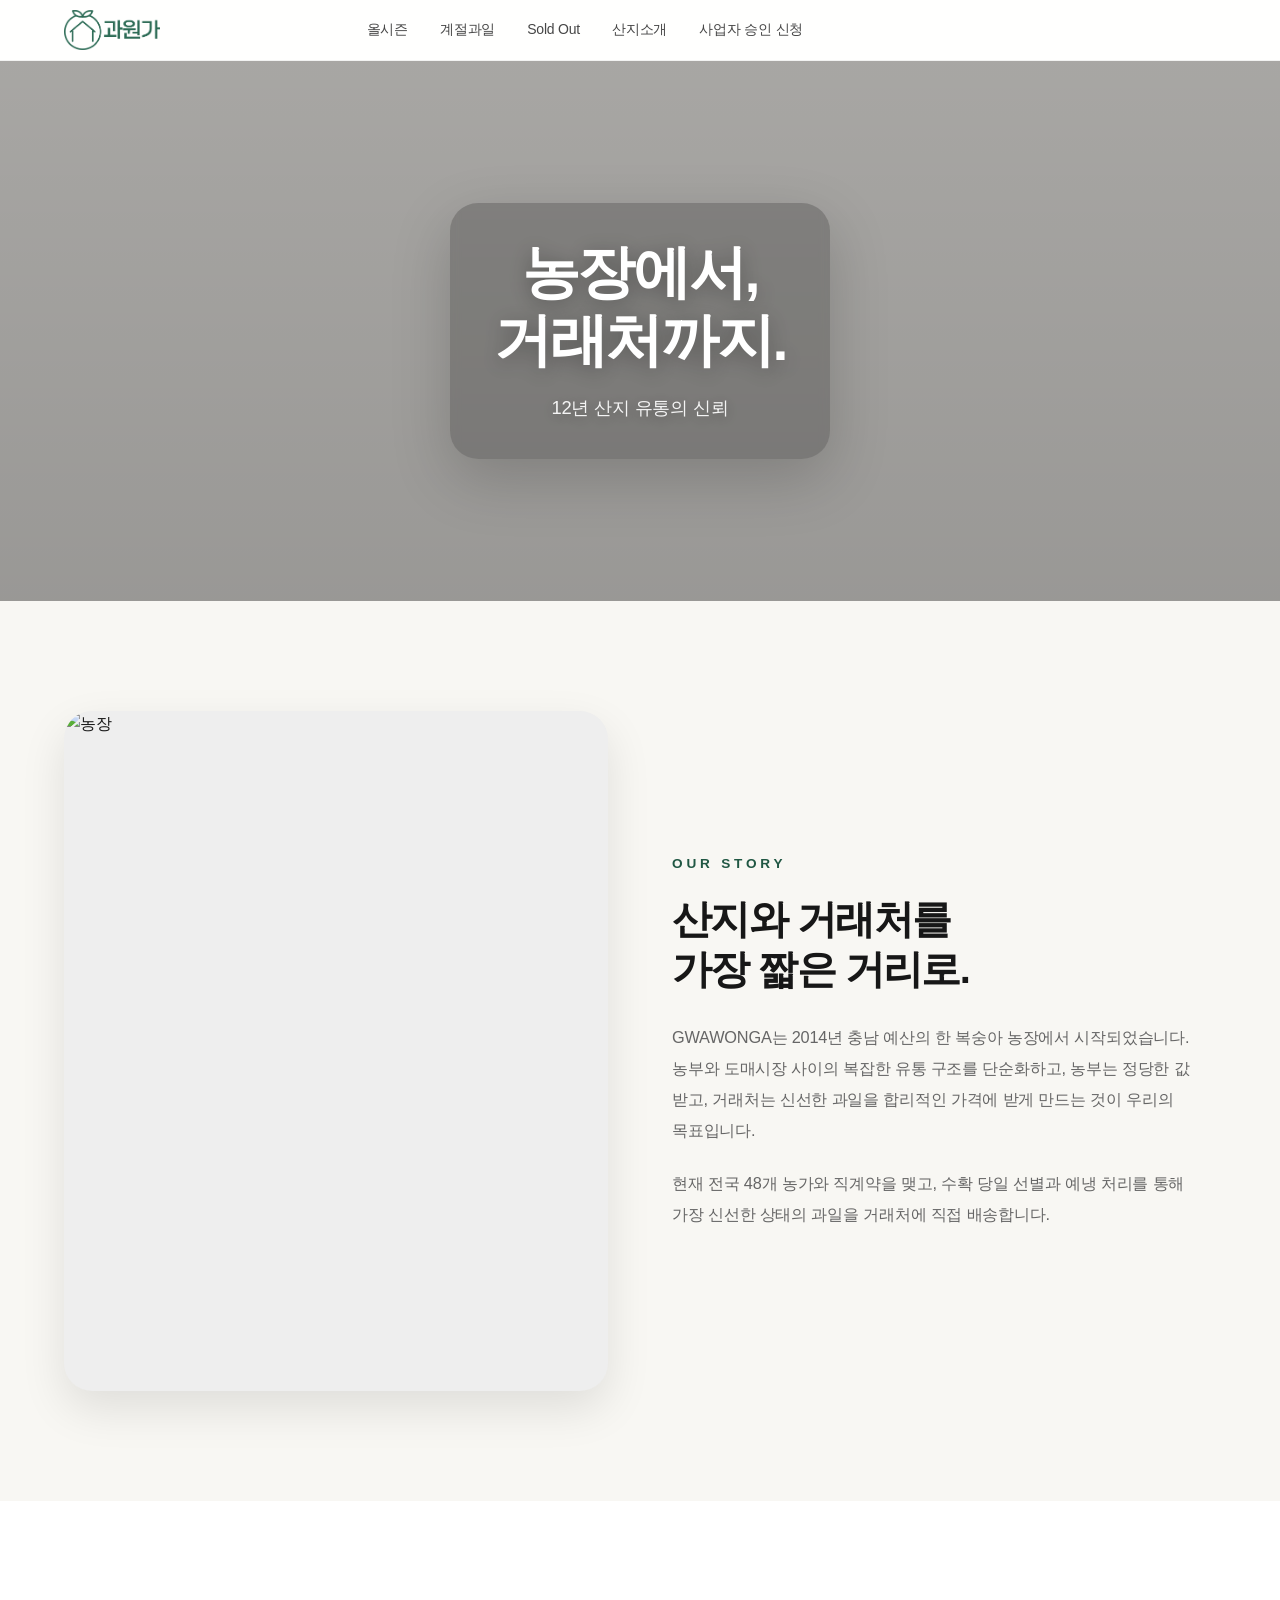
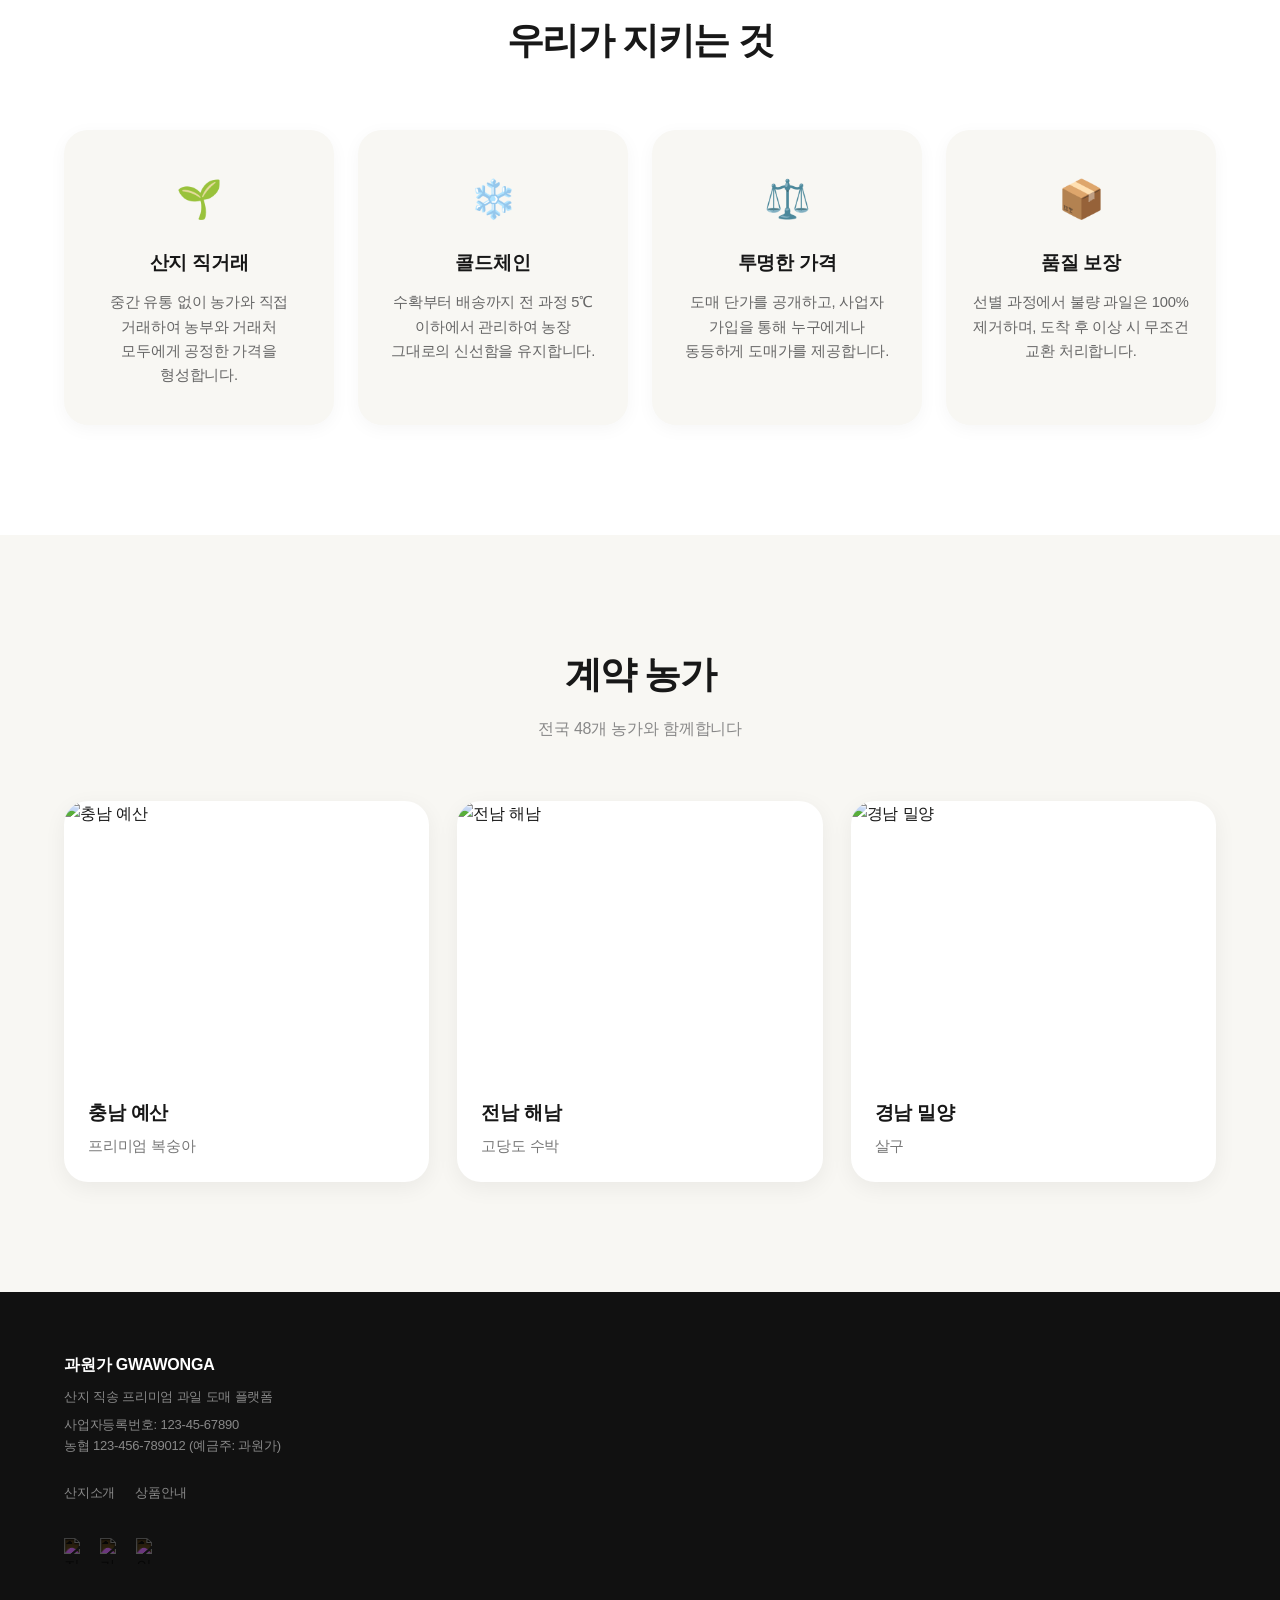
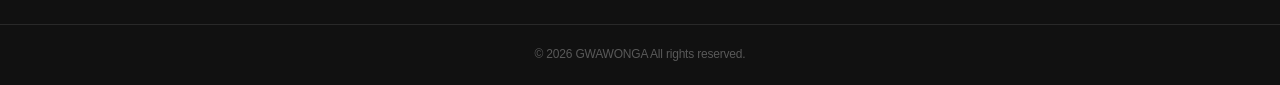
==== commit b7cef8d6: "푸터 수정" ====
--- a/about.html
+++ b/about.html
@@ -399,6 +399,18 @@
     }
   }
 
+   /* ✅ 푸터 세로 정렬 */
+    .footer-inner {
+      display: flex !important;
+      flex-direction: column !important;
+      gap: 25px !important;
+      align-items: flex-start !important;
+    }
+    
+    .footer-icons {
+      margin-top: 10px;
+    }
+    
   @media screen and (max-width: 400px) {
     .about-hero h1 {
       font-size: 1.9rem;
--- a/css/style.css
+++ b/css/style.css
@@ -1725,4 +1725,5 @@
 
 body, html {
     overflow-x: hidden;
-}+}
+ 
